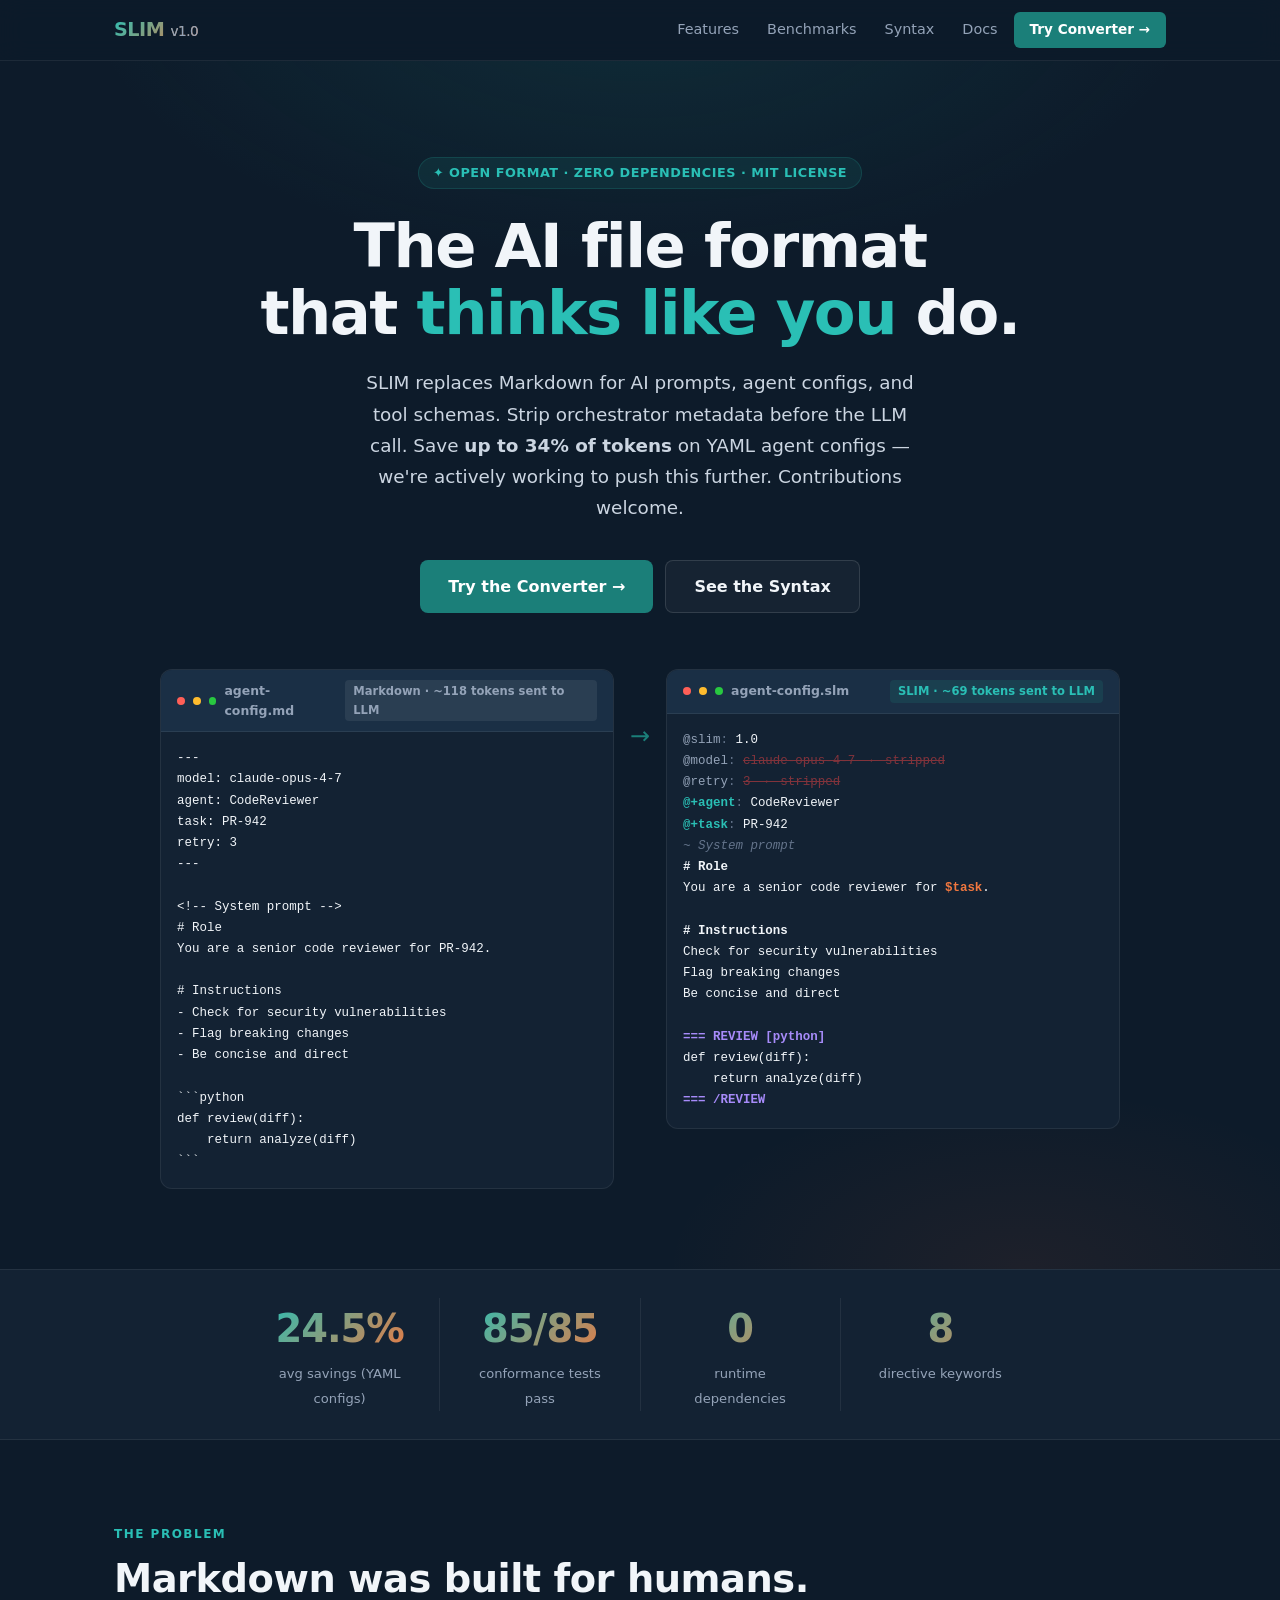
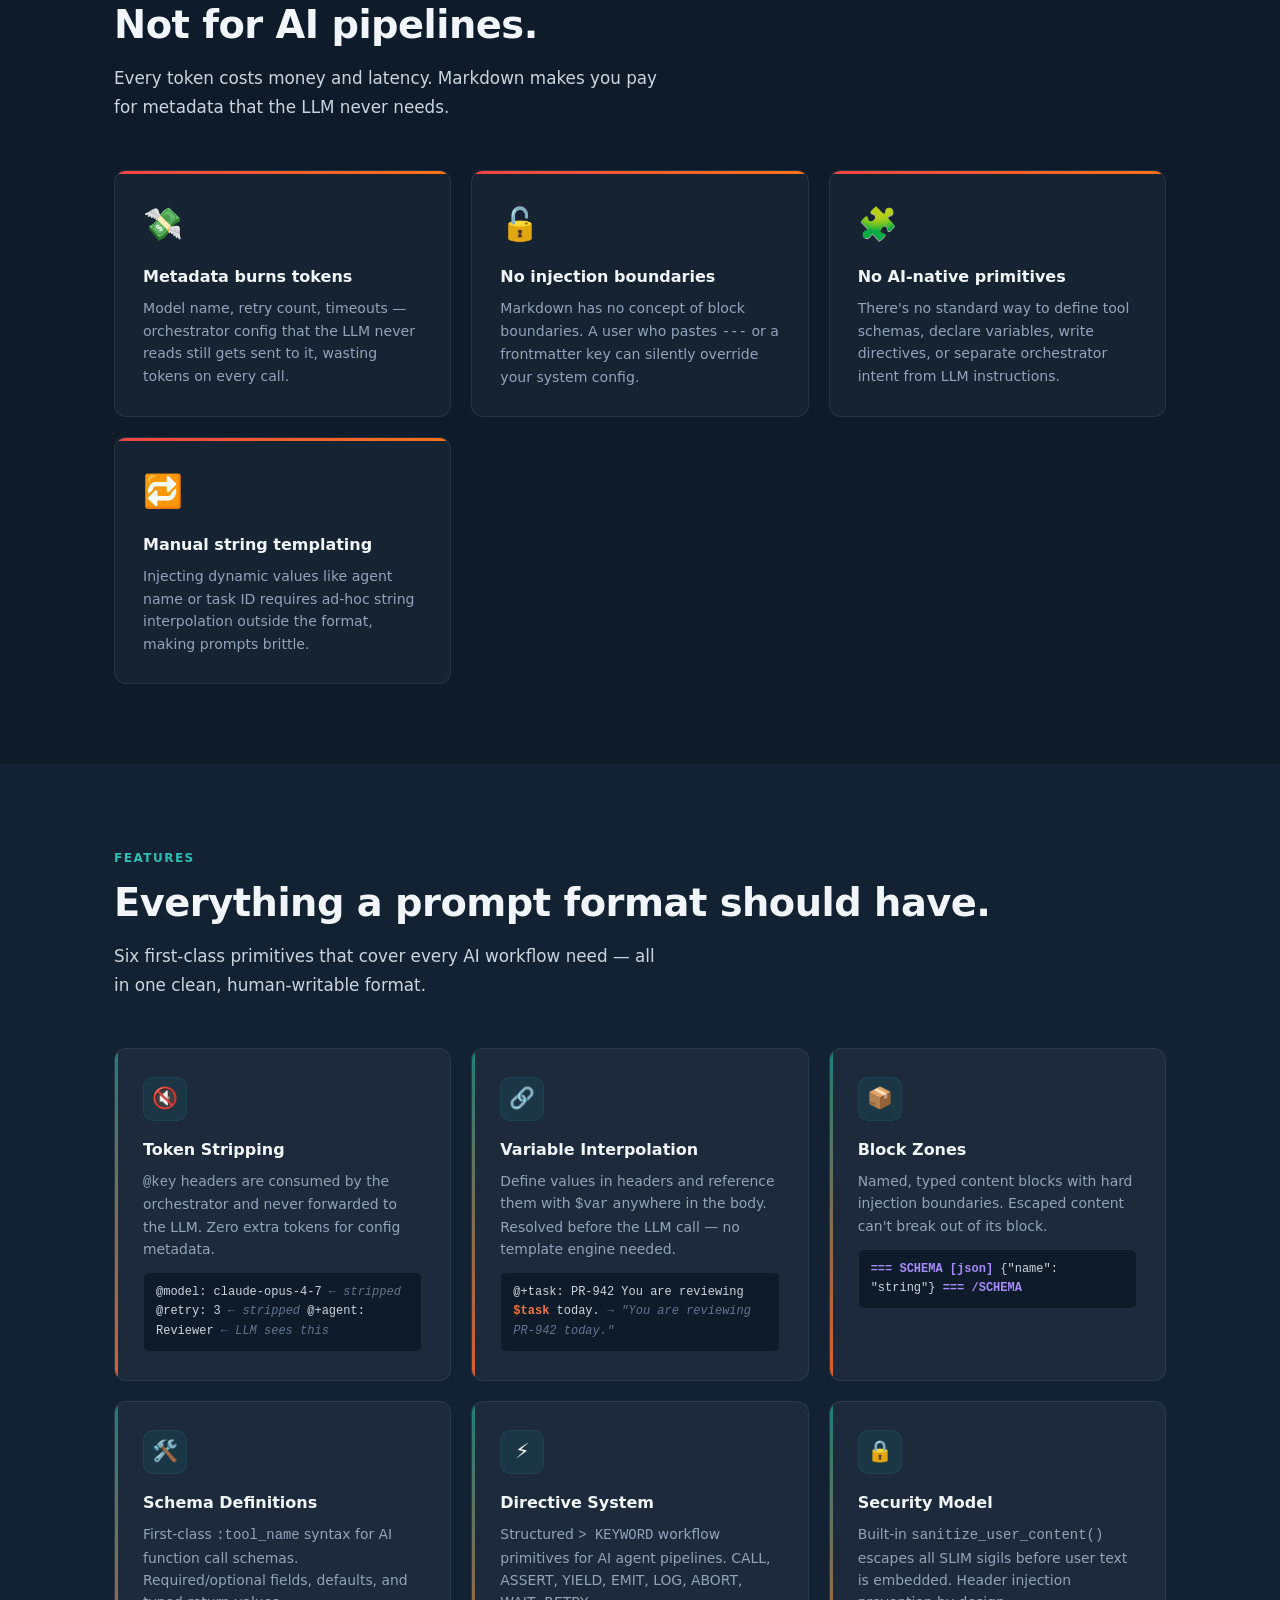
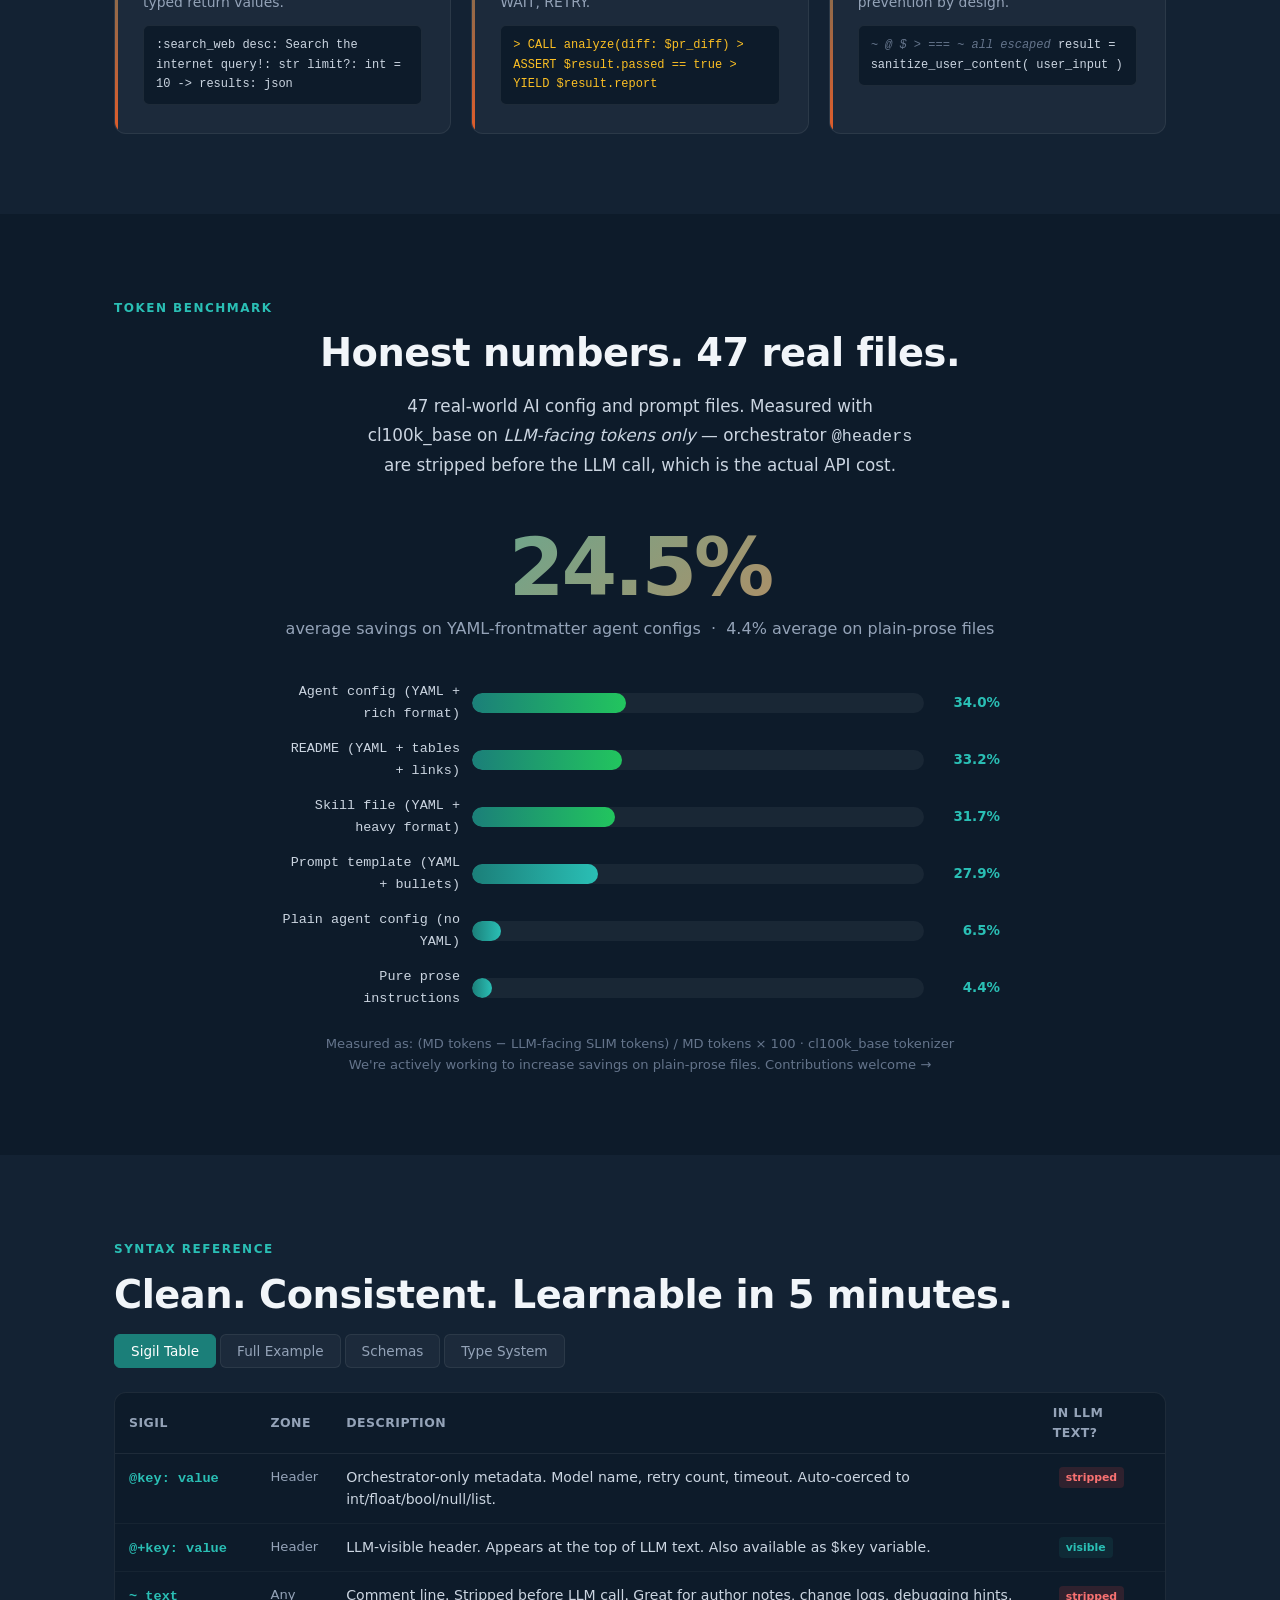
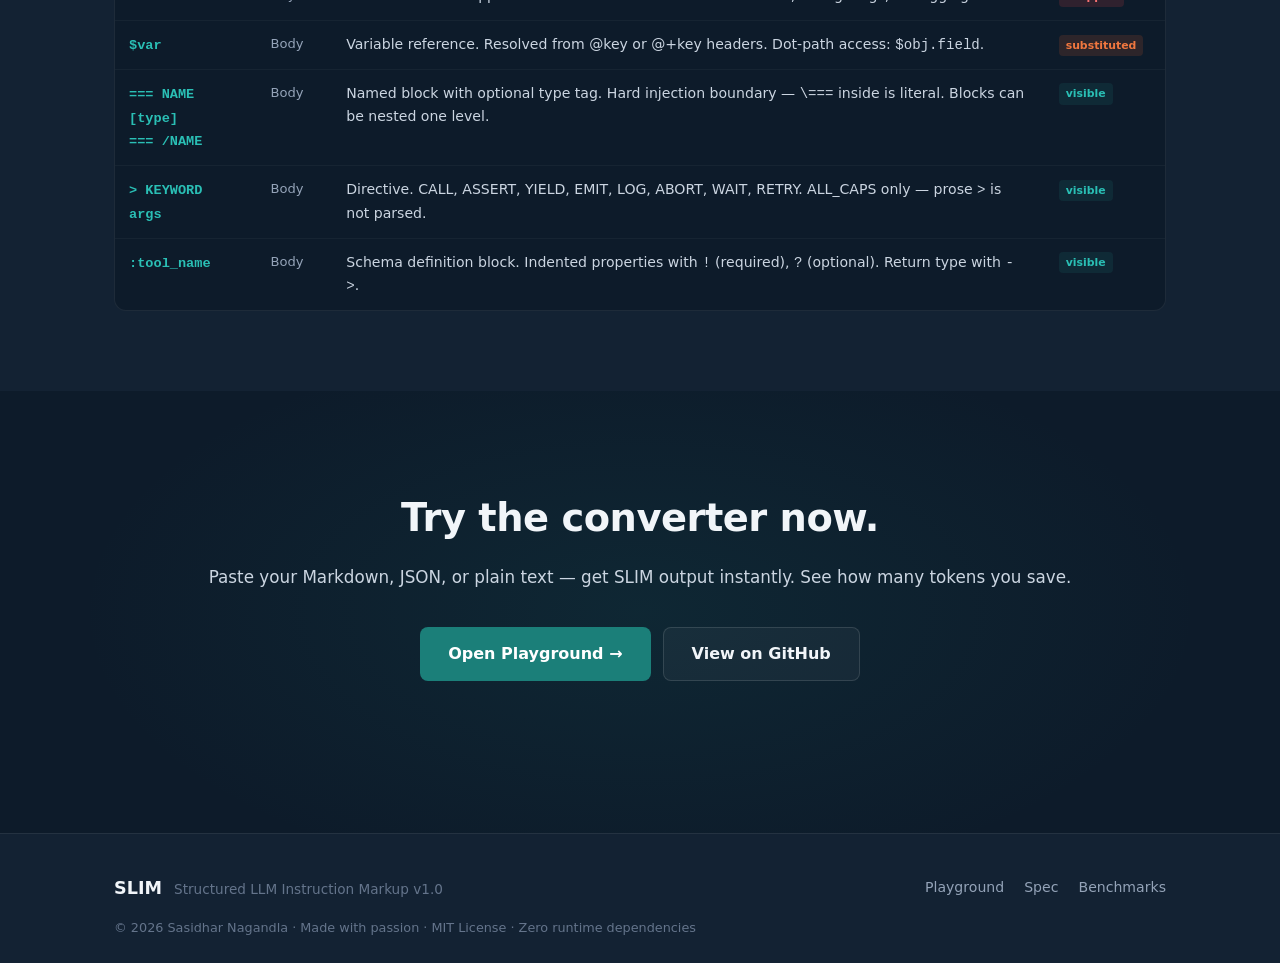
==== website/index.html @ aeb1917b "fix(homepage): strip bullet markers from hero SLIM panel to match converter output The compare panel" ====
<!DOCTYPE html>
<html lang="en">
<head>
  <meta charset="UTF-8" />
  <meta name="viewport" content="width=device-width, initial-scale=1.0" />
  <title>SLIM — Structured LLM Instruction Markup</title>
  <meta name="description" content="SLIM replaces Markdown for AI documentation and agent configuration. Up to 34% fewer LLM-facing tokens on YAML agent configs, first-class AI primitives, zero rendering overhead." />
  <link rel="preconnect" href="https://fonts.googleapis.com" />
  <link rel="preconnect" href="https://fonts.gstatic.com" crossorigin />
  <link href="https://fonts.googleapis.com/css2?family=Inter:wght@400;500;600;700;800;900&family=JetBrains+Mono:wght@400;700&display=swap" rel="stylesheet" />
  <link rel="stylesheet" href="css/main.css" />
  <!-- Security headers (Finding 3) -->
  <!-- Note: X-Frame-Options and X-Content-Type-Options must be set as HTTP server headers -->
  <meta http-equiv="Content-Security-Policy"
        content="default-src 'self';
                 script-src 'self';
                 style-src 'self' 'unsafe-inline' https://fonts.googleapis.com;
                 font-src https://fonts.gstatic.com;
                 img-src 'self' data:;
                 connect-src 'none';
                 object-src 'none';
                 base-uri 'self';" />
  <meta name="referrer" content="strict-origin-when-cross-origin" />
</head>
<body>

<!-- ── Navigation ──────────────────────────────────────────── -->
<nav>
  <div class="nav-inner">
    <a href="index.html" class="nav-logo">SLIM <span>v1.0</span></a>
    <div class="nav-links">
      <a href="#features" class="nav-link">Features</a>
      <a href="#benchmark"  class="nav-link">Benchmarks</a>
      <a href="#syntax"     class="nav-link">Syntax</a>
      <a href="docs.html"   class="nav-link">Docs</a>
      <a href="playground.html" class="nav-cta">Try Converter →</a>
    </div>
  </div>
</nav>

<!-- ── Hero ─────────────────────────────────────────────────── -->
<section class="hero">
  <div class="hero-bg"></div>
  <div class="container">
    <div class="hero-badge">✦ Open Format · Zero Dependencies · MIT License</div>
    <h1>The AI file format<br>that <span class="teal">thinks like you</span> do.</h1>
    <p class="hero-sub">
      SLIM replaces Markdown for AI prompts, agent configs, and tool schemas.
      Strip orchestrator metadata before the LLM call. Save <strong>up to 34% of tokens</strong> on YAML agent configs — we're actively working to push this further. Contributions welcome.
    </p>
    <div class="hero-cta">
      <a href="playground.html" class="btn-primary">Try the Converter →</a>
      <a href="#syntax" class="btn-secondary">See the Syntax</a>
    </div>

    <!-- Side-by-side comparison -->
    <div class="hero-compare">
      <!-- Markdown side -->
      <div class="compare-panel">
        <div class="compare-header">
          <span class="dot dot-red"></span><span class="dot dot-yellow"></span><span class="dot dot-green"></span>
          <span>agent-config.md</span>
          <span class="compare-label label-md">Markdown · ~118 tokens sent to LLM</span>
        </div>
        <pre class="compare-body">---
model: claude-opus-4-7
agent: CodeReviewer
task: PR-942
retry: 3
---

&lt;!-- System prompt --&gt;
# Role
You are a senior code reviewer for PR-942.

# Instructions
- Check for security vulnerabilities
- Flag breaking changes
- Be concise and direct

```python
def review(diff):
    return analyze(diff)
```</pre>
      </div>

      <div class="compare-arrow">→</div>

      <!-- SLIM side -->
      <div class="compare-panel">
        <div class="compare-header">
          <span class="dot dot-red"></span><span class="dot dot-yellow"></span><span class="dot dot-green"></span>
          <span>agent-config.slm</span>
          <span class="compare-label label-slim">SLIM · ~69 tokens sent to LLM</span>
        </div>
        <pre class="compare-body"><span class="sl-key">@slim</span><span class="sl-punct">:</span> 1.0
<span class="sl-key">@model</span><span class="sl-punct">:</span> <span class="sl-stripped">claude-opus-4-7  ← stripped</span>
<span class="sl-key">@retry</span><span class="sl-punct">:</span> <span class="sl-stripped">3  ← stripped</span>
<span class="sl-llm-key">@+agent</span><span class="sl-punct">:</span> CodeReviewer
<span class="sl-llm-key">@+task</span><span class="sl-punct">:</span> PR-942
<span class="sl-comment">~ System prompt</span>
<span class="sl-heading"># Role</span>
You are a senior code reviewer for <span class="sl-var">$task</span>.

<span class="sl-heading"># Instructions</span>
Check for security vulnerabilities
Flag breaking changes
Be concise and direct

<span class="sl-block">=== REVIEW [python]</span>
def review(diff):
    return analyze(diff)
<span class="sl-block">=== /REVIEW</span></pre>
      </div>
    </div>
  </div>
</section>

<!-- ── Stats bar ──────────────────────────────────────────────── -->
<div class="stats-bar">
  <div class="stats-inner">
    <div class="stat-item">
      <span class="stat-num">24.5%</span>
      <span class="stat-label">avg savings (YAML configs)</span>
    </div>
    <div class="stat-item">
      <span class="stat-num">85/85</span>
      <span class="stat-label">conformance tests pass</span>
    </div>
    <div class="stat-item">
      <span class="stat-num">0</span>
      <span class="stat-label">runtime dependencies</span>
    </div>
    <div class="stat-item">
      <span class="stat-num">8</span>
      <span class="stat-label">directive keywords</span>
    </div>
  </div>
</div>

<!-- ── Problem ────────────────────────────────────────────────── -->
<section id="problem">
  <div class="container">
    <span class="section-tag">The Problem</span>
    <h2 class="section-title">Markdown was built for humans.<br>Not for AI pipelines.</h2>
    <p class="section-sub">Every token costs money and latency. Markdown makes you pay for metadata that the LLM never needs.</p>
    <div class="problem-grid">
      <div class="problem-card">
        <div class="problem-icon">💸</div>
        <h3>Metadata burns tokens</h3>
        <p>Model name, retry count, timeouts — orchestrator config that the LLM never reads still gets sent to it, wasting tokens on every call.</p>
      </div>
      <div class="problem-card">
        <div class="problem-icon">🔓</div>
        <h3>No injection boundaries</h3>
        <p>Markdown has no concept of block boundaries. A user who pastes <code>---</code> or a frontmatter key can silently override your system config.</p>
      </div>
      <div class="problem-card">
        <div class="problem-icon">🧩</div>
        <h3>No AI-native primitives</h3>
        <p>There's no standard way to define tool schemas, declare variables, write directives, or separate orchestrator intent from LLM instructions.</p>
      </div>
      <div class="problem-card">
        <div class="problem-icon">🔁</div>
        <h3>Manual string templating</h3>
        <p>Injecting dynamic values like agent name or task ID requires ad-hoc string interpolation outside the format, making prompts brittle.</p>
      </div>
    </div>
  </div>
</section>

<!-- ── Features ───────────────────────────────────────────────── -->
<section id="features" class="features">
  <div class="container">
    <span class="section-tag">Features</span>
    <h2 class="section-title">Everything a prompt format should have.</h2>
    <p class="section-sub">Six first-class primitives that cover every AI workflow need — all in one clean, human-writable format.</p>
    <div class="features-grid">

      <div class="feature-card">
        <div class="feature-icon">🔇</div>
        <h3>Token Stripping</h3>
        <p><code>@key</code> headers are consumed by the orchestrator and never forwarded to the LLM. Zero extra tokens for config metadata.</p>
        <div class="feature-code">@model: claude-opus-4-7  <span class="sl-comment">← stripped</span>
@retry: 3              <span class="sl-comment">← stripped</span>
@+agent: Reviewer      <span class="sl-comment">← LLM sees this</span></div>
      </div>

      <div class="feature-card">
        <div class="feature-icon">🔗</div>
        <h3>Variable Interpolation</h3>
        <p>Define values in headers and reference them with <code>$var</code> anywhere in the body. Resolved before the LLM call — no template engine needed.</p>
        <div class="feature-code">@+task: PR-942

You are reviewing <span class="sl-var">$task</span> today.
<span class="sl-comment">→ "You are reviewing PR-942 today."</span></div>
      </div>

      <div class="feature-card">
        <div class="feature-icon">📦</div>
        <h3>Block Zones</h3>
        <p>Named, typed content blocks with hard injection boundaries. Escaped content can't break out of its block.</p>
        <div class="feature-code"><span class="sl-block">=== SCHEMA [json]</span>
{"name": "string"}
<span class="sl-block">=== /SCHEMA</span></div>
      </div>

      <div class="feature-card">
        <div class="feature-icon">🛠️</div>
        <h3>Schema Definitions</h3>
        <p>First-class <code>:tool_name</code> syntax for AI function call schemas. Required/optional fields, defaults, and typed return values.</p>
        <div class="feature-code">:search_web
  desc: Search the internet
  query!: str
  limit?: int = 10
  -> results: json</div>
      </div>

      <div class="feature-card">
        <div class="feature-icon">⚡</div>
        <h3>Directive System</h3>
        <p>Structured <code>&gt; KEYWORD</code> workflow primitives for AI agent pipelines. CALL, ASSERT, YIELD, EMIT, LOG, ABORT, WAIT, RETRY.</p>
        <div class="feature-code"><span class="sl-directive">&gt; CALL analyze(diff: $pr_diff)</span>
<span class="sl-directive">&gt; ASSERT $result.passed == true</span>
<span class="sl-directive">&gt; YIELD $result.report</span></div>
      </div>

      <div class="feature-card">
        <div class="feature-icon">🔒</div>
        <h3>Security Model</h3>
        <p>Built-in <code>sanitize_user_content()</code> escapes all SLIM sigils before user text is embedded. Header injection prevention by design.</p>
        <div class="feature-code"><span class="sl-comment">~ @ $ &gt; === ~ all escaped</span>
result = sanitize_user_content(
  user_input
)</div>
      </div>

    </div>
  </div>
</section>

<!-- ── Benchmark ──────────────────────────────────────────────── -->
<section id="benchmark">
  <div class="container">
    <span class="section-tag">Token Benchmark</span>
    <h2 class="section-title text-center">Honest numbers. 47 real files.</h2>
    <p class="section-sub center">47 real-world AI config and prompt files. Measured with cl100k_base on <em>LLM-facing tokens only</em> — orchestrator <code>@headers</code> are stripped before the LLM call, which is the actual API cost.</p>

    <div class="bench-avg">
      <div class="bench-big">24.5%</div>
      <div class="bench-sub">average savings on YAML-frontmatter agent configs &nbsp;·&nbsp; 4.4% average on plain-prose files</div>
    </div>

    <div class="bench-bars">
      <div class="bench-row">
        <span class="bench-name">Agent config (YAML + rich format)</span>
        <div class="bench-track"><div class="bench-fill high" style="width:34%"></div></div>
        <span class="bench-pct">34.0%</span>
      </div>
      <div class="bench-row">
        <span class="bench-name">README (YAML + tables + links)</span>
        <div class="bench-track"><div class="bench-fill high" style="width:33.2%"></div></div>
        <span class="bench-pct">33.2%</span>
      </div>
      <div class="bench-row">
        <span class="bench-name">Skill file (YAML + heavy format)</span>
        <div class="bench-track"><div class="bench-fill high" style="width:31.7%"></div></div>
        <span class="bench-pct">31.7%</span>
      </div>
      <div class="bench-row">
        <span class="bench-name">Prompt template (YAML + bullets)</span>
        <div class="bench-track"><div class="bench-fill" style="width:27.9%"></div></div>
        <span class="bench-pct">27.9%</span>
      </div>
      <div class="bench-row">
        <span class="bench-name">Plain agent config (no YAML)</span>
        <div class="bench-track"><div class="bench-fill" style="width:6.5%"></div></div>
        <span class="bench-pct">6.5%</span>
      </div>
      <div class="bench-row">
        <span class="bench-name">Pure prose instructions</span>
        <div class="bench-track"><div class="bench-fill" style="width:4.4%"></div></div>
        <span class="bench-pct">4.4%</span>
      </div>
    </div>

    <p style="text-align:center; color:var(--text-4); font-size:0.82rem; margin-top:24px;">
      Measured as: (MD tokens − LLM-facing SLIM tokens) / MD tokens × 100 · cl100k_base tokenizer<br>
      We're actively working to increase savings on plain-prose files. <a href="https://github.com/nagandla-sasidhar/slim/blob/main/CONTRIBUTING.md" style="color:inherit">Contributions welcome →</a>
    </p>
  </div>
</section>

<!-- ── Syntax guide ────────────────────────────────────────────── -->
<section id="syntax" class="syntax-guide">
  <div class="container">
    <span class="section-tag">Syntax Reference</span>
    <h2 class="section-title">Clean. Consistent. Learnable in 5 minutes.</h2>

    <div class="syntax-tabs">
      <button class="tab-btn active" onclick="showTab('sigils', event)">Sigil Table</button>
      <button class="tab-btn" onclick="showTab('example', event)">Full Example</button>
      <button class="tab-btn" onclick="showTab('schemas', event)">Schemas</button>
      <button class="tab-btn" onclick="showTab('types', event)">Type System</button>
    </div>

    <!-- Sigil table -->
    <div id="tab-sigils" class="tab-panel active">
      <div class="code-block">
        <table class="sigil-table">
          <thead><tr><th>Sigil</th><th>Zone</th><th>Description</th><th>In LLM Text?</th></tr></thead>
          <tbody>
            <tr>
              <td><span class="sigil">@key: value</span></td>
              <td class="sigil-note">Header</td>
              <td class="sigil-desc">Orchestrator-only metadata. Model name, retry count, timeout. Auto-coerced to int/float/bool/null/list.</td>
              <td><span class="badge badge-strip">stripped</span></td>
            </tr>
            <tr>
              <td><span class="sigil">@+key: value</span></td>
              <td class="sigil-note">Header</td>
              <td class="sigil-desc">LLM-visible header. Appears at the top of LLM text. Also available as <code>$key</code> variable.</td>
              <td><span class="badge badge-visible">visible</span></td>
            </tr>
            <tr>
              <td><span class="sigil">~ text</span></td>
              <td class="sigil-note">Any</td>
              <td class="sigil-desc">Comment line. Stripped before LLM call. Great for author notes, change logs, debugging hints.</td>
              <td><span class="badge badge-strip">stripped</span></td>
            </tr>
            <tr>
              <td><span class="sigil">$var</span></td>
              <td class="sigil-note">Body</td>
              <td class="sigil-desc">Variable reference. Resolved from @key or @+key headers. Dot-path access: <code>$obj.field</code>.</td>
              <td><span class="badge badge-sub">substituted</span></td>
            </tr>
            <tr>
              <td><span class="sigil">=== NAME [type]</span><br><span class="sigil">=== /NAME</span></td>
              <td class="sigil-note">Body</td>
              <td class="sigil-desc">Named block with optional type tag. Hard injection boundary — <code>\===</code> inside is literal. Blocks can be nested one level.</td>
              <td><span class="badge badge-visible">visible</span></td>
            </tr>
            <tr>
              <td><span class="sigil">&gt; KEYWORD args</span></td>
              <td class="sigil-note">Body</td>
              <td class="sigil-desc">Directive. CALL, ASSERT, YIELD, EMIT, LOG, ABORT, WAIT, RETRY. ALL_CAPS only — prose <code>&gt;</code> is not parsed.</td>
              <td><span class="badge badge-visible">visible</span></td>
            </tr>
            <tr>
              <td><span class="sigil">:tool_name</span></td>
              <td class="sigil-note">Body</td>
              <td class="sigil-desc">Schema definition block. Indented properties with <code>!</code> (required), <code>?</code> (optional). Return type with <code>-&gt;</code>.</td>
              <td><span class="badge badge-visible">visible</span></td>
            </tr>
          </tbody>
        </table>
      </div>
    </div>

    <!-- Full example -->
    <div id="tab-example" class="tab-panel">
      <div class="code-block">
        <div class="code-block-header"><span>agent-config.slm</span></div>
        <pre><span class="sl-comment">~ SLIM v1.0 complete example</span>
<span class="sl-key">@slim</span>: 1.0
<span class="sl-key">@model</span>: claude-opus-4-7     <span class="sl-comment">~ stripped from LLM</span>
<span class="sl-key">@retry</span>: 3                   <span class="sl-comment">~ stripped from LLM</span>
<span class="sl-key">@timeout</span>: 30               <span class="sl-comment">~ stripped from LLM</span>
<span class="sl-llm-key">@+agent</span>: SecurityBot       <span class="sl-comment">~ LLM-visible</span>
<span class="sl-llm-key">@+task</span>: PR-942             <span class="sl-comment">~ LLM-visible + interpolatable</span>

<span class="sl-heading"># Role</span>
You are <span class="sl-var">$agent</span>, a security-focused code reviewer assigned to <span class="sl-var">$task</span>.

<span class="sl-heading"># Instructions</span>
- Check for OWASP Top 10 vulnerabilities
- Review SQL queries for injection risks
- Flag insecure deserialization patterns

<span class="sl-block">=== CONTEXT [markdown]</span>
PR title: Fix authentication flow
Changed files: auth.py, session.py
<span class="sl-block">=== /CONTEXT</span>

<span class="sl-directive">&gt; CALL analyze_pr(id: <span class="sl-var">$task</span>, depth: full)</span>
<span class="sl-directive">&gt; ASSERT $result.severity != "critical"</span>
<span class="sl-directive">&gt; YIELD $result.summary</span></pre>
      </div>
    </div>

    <!-- Schemas -->
    <div id="tab-schemas" class="tab-panel">
      <div class="code-block">
        <div class="code-block-header"><span>tools.slm — Schema definitions</span></div>
        <pre><span class="sl-key">@slim</span>: 1.0s

<span class="sl-comment">~ Tool definitions for function calling</span>

:search_web
  desc: Search the internet for recent information
  query!: str
  max_results?: int = 10
  safe_search?: bool = true
  -> results: json

:run_code
  desc: Execute code in a sandboxed environment
  language!: [python|javascript|bash]
  code!: str
  timeout?: int = 30
  -> output: str
  -> exit_code: int

:send_email
  desc: Send an email via the outbox queue
  to!: str
  subject!: str
  body!: str
  cc?: str
  priority?: [low|normal|high] = normal
  -> message_id: uuid</pre>
      </div>
    </div>

    <!-- Types -->
    <div id="tab-types" class="tab-panel">
      <div class="code-block">
        <div class="code-block-header"><span>SLIM type system</span></div>
        <pre><span class="sl-comment">~ Primitive types</span>
@count: 42            <span class="sl-comment">→ int</span>
@ratio: 0.85          <span class="sl-comment">→ float</span>
@active: true         <span class="sl-comment">→ bool</span>
@ctx: null            <span class="sl-comment">→ None/null</span>
@name: Alice          <span class="sl-comment">→ str (default)</span>
@id: "42"             <span class="sl-comment">→ str (quoted, prevents int)</span>

<span class="sl-comment">~ List (comma-separated)</span>
@stack: python, js, go  <span class="sl-comment">→ ["python", "js", "go"]</span>

<span class="sl-comment">~ Multi-line continuation</span>
@desc: First line
  second line           <span class="sl-comment">→ "First line second line"</span>

<span class="sl-comment">~ Schema types</span>
name!: str            <span class="sl-comment">→ required string</span>
age?: int = 18        <span class="sl-comment">→ optional int, default 18</span>
env!: [prod|staging|dev]  <span class="sl-comment">→ enum</span>
items?: list&lt;str&gt;    <span class="sl-comment">→ typed list</span>
meta?: dict&lt;str,any&gt; <span class="sl-comment">→ typed dict</span></pre>
      </div>
    </div>

  </div>
</section>

<!-- ── CTA ────────────────────────────────────────────────────── -->
<section class="cta-section">
  <div class="container">
    <h2>Try the converter now.</h2>
    <p>Paste your Markdown, JSON, or plain text — get SLIM output instantly. See how many tokens you save.</p>
    <div class="hero-cta">
      <a href="playground.html" class="btn-primary">Open Playground →</a>
      <a href="https://github.com/nagandla-sasidhar/slim" class="btn-secondary" target="_blank">View on GitHub</a>
    </div>
  </div>
</section>

<!-- ── Footer ─────────────────────────────────────────────────── -->
<footer>
  <div class="container">
    <div class="footer-inner">
      <div class="footer-logo">SLIM <span>Structured LLM Instruction Markup v1.0</span></div>
      <div class="footer-links">
        <a href="playground.html">Playground</a>
        <a href="#syntax">Spec</a>
        <a href="#benchmark">Benchmarks</a>
      </div>
      <div class="footer-copy">© 2026 Sasidhar Nagandla · Made with passion · MIT License · Zero runtime dependencies</div>
    </div>
  </div>
</footer>

<script src="js/tabs.js"></script>

</body>
</html>
---- website/css/main.css ----
/* ============================================================
   SLIM — Main Stylesheet
   ============================================================ */

:root {
  --navy:        #0D1B2A;
  --navy-2:      #132233;
  --navy-3:      #1a2f45;
  --navy-4:      #243d56;
  --teal:        #1B7F79;
  --teal-2:      #229990;
  --teal-light:  #2abfb5;
  --accent:      #E05C2A;
  --accent-2:    #f0773f;
  --green:       #22c55e;
  --yellow:      #eab308;

  --text:        #f1f5f9;
  --text-2:      #cbd5e1;
  --text-3:      #94a3b8;
  --text-4:      #64748b;

  --border:      rgba(255,255,255,0.07);
  --border-2:    rgba(255,255,255,0.12);
  --card:        rgba(255,255,255,0.04);
  --card-hover:  rgba(255,255,255,0.07);

  --radius:      12px;
  --radius-sm:   8px;
  --shadow:      0 4px 24px rgba(0,0,0,0.4);
  --shadow-lg:   0 8px 48px rgba(0,0,0,0.5);

  --font-sans: 'Inter', system-ui, -apple-system, sans-serif;
  --font-mono: 'JetBrains Mono', 'Fira Code', 'Cascadia Code', monospace;
}

/* ── Reset ──────────────────────────────────────────────────── */
*, *::before, *::after { box-sizing: border-box; margin: 0; padding: 0; }
html { scroll-behavior: smooth; font-size: 16px; }
body {
  font-family: var(--font-sans);
  background: var(--navy);
  color: var(--text);
  line-height: 1.6;
  -webkit-font-smoothing: antialiased;
}
img, svg { display: block; max-width: 100%; }
a { color: var(--teal-light); text-decoration: none; }
a:hover { color: var(--accent-2); }
code, pre { font-family: var(--font-mono); }

/* ── Layout ─────────────────────────────────────────────────── */
.container { max-width: 1100px; margin: 0 auto; padding: 0 24px; }
.container-wide { max-width: 1280px; margin: 0 auto; padding: 0 24px; }

/* ── Navigation ─────────────────────────────────────────────── */
nav {
  position: sticky; top: 0; z-index: 100;
  background: rgba(13,27,42,0.92);
  backdrop-filter: blur(12px);
  border-bottom: 1px solid var(--border);
}
.nav-inner {
  display: flex; align-items: center; gap: 8px;
  height: 60px; max-width: 1100px; margin: 0 auto; padding: 0 24px;
}
.nav-logo {
  font-size: 1.2rem; font-weight: 800; letter-spacing: -0.5px;
  background: linear-gradient(135deg, var(--teal-light), var(--accent-2));
  -webkit-background-clip: text; -webkit-text-fill-color: transparent;
  margin-right: 8px;
}
.nav-logo span { color: var(--text-3); -webkit-text-fill-color: var(--text-3); font-weight: 400; font-size: 0.85rem; }
.nav-links { display: flex; gap: 4px; margin-left: auto; align-items: center; }
.nav-link {
  color: var(--text-3); font-size: 0.9rem; padding: 6px 12px; border-radius: 6px;
  transition: all 0.15s;
}
.nav-link:hover { color: var(--text); background: var(--card); }
.nav-cta {
  background: var(--teal); color: white !important; padding: 7px 16px;
  border-radius: 6px; font-weight: 600; font-size: 0.85rem;
  transition: background 0.15s; -webkit-text-fill-color: white !important;
}
.nav-cta:hover { background: var(--teal-2); }

/* ── Hero ────────────────────────────────────────────────────── */
.hero {
  padding: 96px 0 80px;
  text-align: center;
  position: relative; overflow: hidden;
}
.hero-bg {
  position: absolute; inset: 0; z-index: 0;
  background:
    radial-gradient(ellipse 800px 400px at 50% -80px, rgba(27,127,121,0.18) 0%, transparent 70%),
    radial-gradient(ellipse 600px 300px at 80% 100%, rgba(224,92,42,0.08) 0%, transparent 60%);
  pointer-events: none;
}
.hero .container { position: relative; z-index: 1; }
.hero-badge {
  display: inline-flex; align-items: center; gap: 6px;
  background: rgba(27,127,121,0.15); border: 1px solid rgba(27,127,121,0.3);
  color: var(--teal-light); padding: 5px 14px; border-radius: 100px;
  font-size: 0.8rem; font-weight: 600; letter-spacing: 0.5px; text-transform: uppercase;
  margin-bottom: 24px;
}
.hero h1 {
  font-size: clamp(2.4rem, 5vw, 3.8rem);
  font-weight: 900; line-height: 1.1; letter-spacing: -1.5px;
  max-width: 760px; margin: 0 auto 20px;
}
.hero h1 .accent { color: var(--accent-2); }
.hero h1 .teal   { color: var(--teal-light); }
.hero-sub {
  font-size: 1.15rem; color: var(--text-2); max-width: 560px;
  margin: 0 auto 36px; line-height: 1.7;
}
.hero-cta { display: flex; gap: 12px; justify-content: center; flex-wrap: wrap; margin-bottom: 56px; }
.btn-primary {
  background: var(--teal); color: white; padding: 13px 28px;
  border-radius: var(--radius-sm); font-weight: 700; font-size: 1rem;
  transition: all 0.2s; border: none; cursor: pointer; display: inline-flex; align-items: center; gap: 8px;
}
.btn-primary:hover { background: var(--teal-2); transform: translateY(-1px); box-shadow: 0 8px 24px rgba(27,127,121,0.35); }
.btn-secondary {
  background: var(--card); color: var(--text); padding: 13px 28px;
  border-radius: var(--radius-sm); font-weight: 600; font-size: 1rem;
  border: 1px solid var(--border-2); transition: all 0.2s; display: inline-flex; align-items: center; gap: 8px;
}
.btn-secondary:hover { background: var(--card-hover); border-color: var(--teal); color: var(--teal-light); }

/* ── Code comparison ─────────────────────────────────────────── */
.hero-compare {
  display: grid; grid-template-columns: 1fr auto 1fr;
  gap: 16px; align-items: start; text-align: left;
  max-width: 960px; margin: 0 auto;
}
.compare-panel {
  background: var(--navy-2); border: 1px solid var(--border);
  border-radius: var(--radius); overflow: hidden;
}
.compare-header {
  display: flex; align-items: center; gap: 8px; padding: 10px 16px;
  background: var(--navy-3); border-bottom: 1px solid var(--border);
  font-size: 0.78rem; font-weight: 600; color: var(--text-3);
}
.compare-header .dot { width: 8px; height: 8px; border-radius: 50%; }
.dot-red    { background: #ff5f57; }
.dot-yellow { background: #febc2e; }
.dot-green  { background: #28c840; }
.compare-label { margin-left: auto; font-size: 0.72rem; padding: 2px 8px; border-radius: 4px; }
.label-md   { background: rgba(255,255,255,0.07); color: var(--text-3); }
.label-slim { background: rgba(27,127,121,0.2); color: var(--teal-light); }
.compare-body { padding: 16px; font-size: 0.78rem; line-height: 1.7; overflow-x: auto; }

.compare-arrow {
  display: flex; align-items: center; justify-content: center;
  font-size: 1.5rem; color: var(--teal); padding-top: 48px;
}

/* SLIM syntax highlight colours */
.sl-key     { color: #94a3b8; }
.sl-llm-key { color: var(--teal-light); font-weight: 700; }
.sl-punct   { color: var(--text-4); }
.sl-comment { color: #64748b; font-style: italic; }
.sl-block   { color: #a78bfa; font-weight: 700; }
.sl-directive { color: #fbbf24; }
.sl-heading { color: var(--text); font-weight: 700; }
.sl-var     { color: var(--accent-2); font-weight: 600; }
.sl-stripped { color: #ef4444; text-decoration: line-through; opacity: 0.5; }

/* ── Stats bar ───────────────────────────────────────────────── */
.stats-bar {
  background: var(--navy-2); border-top: 1px solid var(--border); border-bottom: 1px solid var(--border);
  padding: 28px 0;
}
.stats-inner {
  display: flex; justify-content: center; gap: 0; flex-wrap: wrap;
  max-width: 800px; margin: 0 auto;
}
.stat-item {
  flex: 1; min-width: 160px; text-align: center; padding: 0 32px;
  border-right: 1px solid var(--border);
}
.stat-item:last-child { border-right: none; }
.stat-num {
  font-size: 2.4rem; font-weight: 900; letter-spacing: -1px;
  background: linear-gradient(135deg, var(--teal-light), var(--accent-2));
  -webkit-background-clip: text; -webkit-text-fill-color: transparent;
  display: block;
}
.stat-label { font-size: 0.82rem; color: var(--text-3); font-weight: 500; margin-top: 2px; }

/* ── Section ─────────────────────────────────────────────────── */
section { padding: 80px 0; }
.section-tag {
  display: inline-block; color: var(--teal-light); font-size: 0.75rem; font-weight: 700;
  letter-spacing: 1.5px; text-transform: uppercase; margin-bottom: 12px;
}
.section-title {
  font-size: clamp(1.8rem, 3vw, 2.6rem); font-weight: 800;
  letter-spacing: -0.5px; line-height: 1.2; margin-bottom: 16px;
}
.section-sub { font-size: 1.05rem; color: var(--text-2); max-width: 560px; line-height: 1.7; margin-bottom: 48px; }
.section-sub.center { margin: 0 auto 48px; text-align: center; }
.text-center { text-align: center; }

/* ── Problem section ─────────────────────────────────────────── */
.problem-grid {
  display: grid; grid-template-columns: repeat(auto-fit, minmax(280px, 1fr)); gap: 20px;
  margin-top: 48px;
}
.problem-card {
  background: var(--card); border: 1px solid var(--border);
  border-radius: var(--radius); padding: 28px; position: relative; overflow: hidden;
}
.problem-card::before {
  content: ''; position: absolute; top: 0; left: 0; right: 0; height: 3px;
  background: linear-gradient(90deg, #ef4444, #f97316);
}
.problem-icon { font-size: 2rem; margin-bottom: 14px; }
.problem-card h3 { font-size: 1rem; font-weight: 700; margin-bottom: 8px; }
.problem-card p { font-size: 0.88rem; color: var(--text-3); line-height: 1.6; }

/* ── Features ────────────────────────────────────────────────── */
.features { background: var(--navy-2); }
.features-grid {
  display: grid; grid-template-columns: repeat(auto-fit, minmax(300px, 1fr)); gap: 20px;
}
.feature-card {
  background: var(--card); border: 1px solid var(--border); border-radius: var(--radius);
  padding: 28px; transition: all 0.2s; position: relative; overflow: hidden;
}
.feature-card:hover { border-color: var(--border-2); background: var(--card-hover); transform: translateY(-2px); }
.feature-card::before {
  content: ''; position: absolute; top: 0; left: 0; width: 3px; height: 100%;
  background: linear-gradient(180deg, var(--teal), var(--accent));
}
.feature-icon {
  width: 44px; height: 44px; border-radius: 10px;
  background: rgba(27,127,121,0.15); border: 1px solid rgba(27,127,121,0.2);
  display: flex; align-items: center; justify-content: center;
  font-size: 1.3rem; margin-bottom: 16px;
}
.feature-card h3 { font-size: 1rem; font-weight: 700; margin-bottom: 8px; }
.feature-card p { font-size: 0.87rem; color: var(--text-3); line-height: 1.6; margin-bottom: 12px; }
.feature-code {
  background: var(--navy); border: 1px solid var(--border);
  border-radius: 6px; padding: 10px 12px;
  font-family: var(--font-mono); font-size: 0.75rem; color: var(--text-2); line-height: 1.6;
}

/* ── Benchmark ───────────────────────────────────────────────── */
.bench-avg {
  text-align: center; margin-bottom: 40px;
}
.bench-big {
  font-size: 5rem; font-weight: 900; letter-spacing: -3px; line-height: 1;
  background: linear-gradient(135deg, var(--teal-light), var(--accent-2));
  -webkit-background-clip: text; -webkit-text-fill-color: transparent;
}
.bench-sub { font-size: 1rem; color: var(--text-3); margin-top: 8px; }
.bench-bars { display: flex; flex-direction: column; gap: 14px; max-width: 720px; margin: 0 auto; }
.bench-row { display: grid; grid-template-columns: 180px 1fr 64px; align-items: center; gap: 12px; }
.bench-name { font-size: 0.84rem; color: var(--text-2); font-family: var(--font-mono); text-align: right; }
.bench-track { background: rgba(255,255,255,0.05); border-radius: 100px; height: 20px; overflow: hidden; }
.bench-fill {
  height: 100%; border-radius: 100px; position: relative;
  background: linear-gradient(90deg, var(--teal), var(--teal-light));
  transition: width 0.8s cubic-bezier(0.34, 1.56, 0.64, 1);
}
.bench-fill.high { background: linear-gradient(90deg, var(--teal), var(--green)); }
.bench-pct { font-size: 0.84rem; font-weight: 700; color: var(--teal-light); text-align: right; }

/* ── Syntax guide ────────────────────────────────────────────── */
.syntax-guide { background: var(--navy-2); }
.syntax-tabs { display: flex; gap: 4px; margin-bottom: 24px; flex-wrap: wrap; }
.tab-btn {
  padding: 8px 16px; border-radius: 6px; border: 1px solid var(--border);
  background: var(--card); color: var(--text-3); font-size: 0.85rem; cursor: pointer;
  transition: all 0.15s; font-family: var(--font-sans);
}
.tab-btn.active { background: var(--teal); border-color: var(--teal); color: white; }
.tab-btn:hover:not(.active) { border-color: var(--border-2); color: var(--text); }
.tab-panel { display: none; }
.tab-panel.active { display: block; }

/* ── Code blocks ─────────────────────────────────────────────── */
.code-block {
  background: var(--navy); border: 1px solid var(--border); border-radius: var(--radius);
  overflow: hidden;
}
.code-block-header {
  display: flex; align-items: center; justify-content: space-between;
  padding: 10px 16px; background: var(--navy-3); border-bottom: 1px solid var(--border);
  font-size: 0.78rem; color: var(--text-3);
}
.code-block pre {
  padding: 20px; overflow-x: auto; font-size: 0.82rem; line-height: 1.7; white-space: pre;
}

/* ── Sigil table ─────────────────────────────────────────────── */
.sigil-table { width: 100%; border-collapse: collapse; font-size: 0.88rem; }
.sigil-table th {
  text-align: left; padding: 10px 14px; font-size: 0.78rem; font-weight: 600;
  color: var(--text-3); border-bottom: 1px solid var(--border); text-transform: uppercase; letter-spacing: 0.5px;
}
.sigil-table td { padding: 12px 14px; border-bottom: 1px solid rgba(255,255,255,0.04); vertical-align: top; }
.sigil-table tr:last-child td { border-bottom: none; }
.sigil-table tr:hover td { background: var(--card); }
.sigil { font-family: var(--font-mono); font-size: 0.85rem; color: var(--teal-light); font-weight: 700; }
.sigil-desc { color: var(--text-2); }
.sigil-note { color: var(--text-3); font-size: 0.82rem; }
.badge {
  display: inline-block; font-size: 0.68rem; font-weight: 700; padding: 2px 7px; border-radius: 4px;
  margin-left: 6px; vertical-align: middle;
}
.badge-strip   { background: rgba(239,68,68,0.15); color: #f87171; }
.badge-visible { background: rgba(27,127,121,0.15); color: var(--teal-light); }
.badge-sub     { background: rgba(224,92,42,0.15); color: var(--accent-2); }

/* ── CTA section ─────────────────────────────────────────────── */
.cta-section {
  text-align: center; padding: 96px 0;
  background: radial-gradient(ellipse 800px 400px at 50% 50%, rgba(27,127,121,0.12) 0%, transparent 70%);
}
.cta-section h2 { font-size: clamp(1.8rem, 3vw, 2.8rem); font-weight: 800; letter-spacing: -0.5px; margin-bottom: 16px; }
.cta-section p { color: var(--text-2); font-size: 1.05rem; margin-bottom: 36px; }

/* ── Footer ──────────────────────────────────────────────────── */
footer {
  background: var(--navy-2); border-top: 1px solid var(--border); padding: 40px 0;
}
.footer-inner {
  display: flex; align-items: center; justify-content: space-between; flex-wrap: wrap; gap: 16px;
}
.footer-logo { font-weight: 800; font-size: 1.1rem; }
.footer-logo span { color: var(--text-4); font-weight: 400; font-size: 0.85rem; margin-left: 6px; }
.footer-links { display: flex; gap: 20px; }
.footer-links a { color: var(--text-3); font-size: 0.88rem; }
.footer-links a:hover { color: var(--text); }
.footer-copy { color: var(--text-4); font-size: 0.8rem; width: 100%; }

/* ============================================================
   PLAYGROUND
   ============================================================ */
.pg-layout {
  display: grid; grid-template-columns: 1fr 1fr; gap: 0;
  height: calc(100vh - 60px); overflow: hidden;
}
.pg-panel {
  display: flex; flex-direction: column; border-right: 1px solid var(--border);
  overflow: hidden;
}
.pg-panel:last-child { border-right: none; }
.pg-panel-header {
  display: flex; align-items: center; gap: 8px; padding: 12px 16px;
  background: var(--navy-2); border-bottom: 1px solid var(--border); flex-shrink: 0;
}
.pg-title { font-size: 0.82rem; font-weight: 700; color: var(--text-2); }
.pg-panel-header .spacer { flex: 1; }

/* Format buttons */
.fmt-btns { display: flex; gap: 4px; }
.fmt-btn {
  padding: 4px 10px; border-radius: 5px; border: 1px solid var(--border);
  background: none; color: var(--text-3); font-size: 0.75rem; cursor: pointer;
  transition: all 0.15s; font-family: var(--font-sans);
}
.fmt-btn.active { background: var(--teal); border-color: var(--teal); color: white; }
.fmt-btn:hover:not(.active) { border-color: var(--border-2); color: var(--text); }

/* Textarea */
.pg-textarea {
  flex: 1; resize: none; border: none; outline: none;
  background: var(--navy); color: var(--text-2);
  font-family: var(--font-mono); font-size: 0.82rem; line-height: 1.7;
  padding: 20px; overflow: auto;
}
.pg-textarea::placeholder { color: var(--text-4); }

/* Output */
.pg-output {
  flex: 1; overflow: auto; padding: 20px;
  font-family: var(--font-mono); font-size: 0.82rem; line-height: 1.7;
  white-space: pre; background: var(--navy); color: var(--text-2);
}
.pl-empty { color: var(--text-4); font-style: italic; }

/* Stats bar (playground) */
.pg-stats {
  background: var(--navy-3); border-top: 1px solid var(--border);
  padding: 10px 16px; flex-shrink: 0;
  display: flex; align-items: center; gap: 16px; flex-wrap: wrap;
}
.pg-stat { font-size: 0.78rem; color: var(--text-3); }
.pg-stat strong { color: var(--text); }
.pg-stat .teal  { color: var(--teal-light); }
.pg-stat .accent { color: var(--accent-2); }

/* Savings badge */
.badge-green  { display:inline-block; background:rgba(34,197,94,0.15); color:var(--green); padding:2px 8px; border-radius:4px; font-size:0.75rem; font-weight:700; }
.badge-yellow { display:inline-block; background:rgba(234,179,8,0.15); color:var(--yellow); padding:2px 8px; border-radius:4px; font-size:0.75rem; font-weight:700; }
.badge-gray   { display:inline-block; background:var(--card); color:var(--text-3); padding:2px 8px; border-radius:4px; font-size:0.75rem; }

/* Error banner */
.error-banner {
  display: none; background: rgba(239,68,68,0.1); border-top: 1px solid rgba(239,68,68,0.3);
  color: #fca5a5; font-size: 0.78rem; padding: 8px 16px; flex-shrink: 0;
}

/* Buttons (playground) */
.icon-btn {
  background: var(--card); border: 1px solid var(--border);
  color: var(--text-3); padding: 5px 12px; border-radius: 5px;
  font-size: 0.75rem; cursor: pointer; transition: all 0.15s; font-family: var(--font-sans);
}
.icon-btn:hover { border-color: var(--border-2); color: var(--text); }

/* Drop zone */
#drop-zone { display: contents; }
#drop-zone.drag-over > .pg-panel:first-child { border: 2px dashed var(--teal); }

/* Example selector */
.example-select {
  background: var(--card); border: 1px solid var(--border); color: var(--text-3);
  border-radius: 5px; font-size: 0.75rem; padding: 5px 10px; font-family: var(--font-sans);
  cursor: pointer; outline: none;
}
.example-select option { background: var(--navy-2); color: var(--text); }

/* ── Responsive ──────────────────────────────────────────────── */
@media (max-width: 900px) {
  .hero-compare { grid-template-columns: 1fr; }
  .compare-arrow { display: none; }
  .hero h1 { font-size: 2rem; }
  .pg-layout { grid-template-columns: 1fr; grid-template-rows: 1fr 1fr; height: auto; min-height: calc(100vh - 60px); }
  .pg-panel { height: 50vh; border-right: none; border-bottom: 1px solid var(--border); }
  .bench-row { grid-template-columns: 120px 1fr 56px; }
  .stat-item { padding: 0 16px; }
}
@media (max-width: 600px) {
  .container, .container-wide { padding: 0 16px; }
  .hero { padding: 60px 0 48px; }
  .nav-link { display: none; }
  .nav-cta { display: flex; }
  section { padding: 60px 0; }
  .bench-row { grid-template-columns: 100px 1fr 48px; }
}
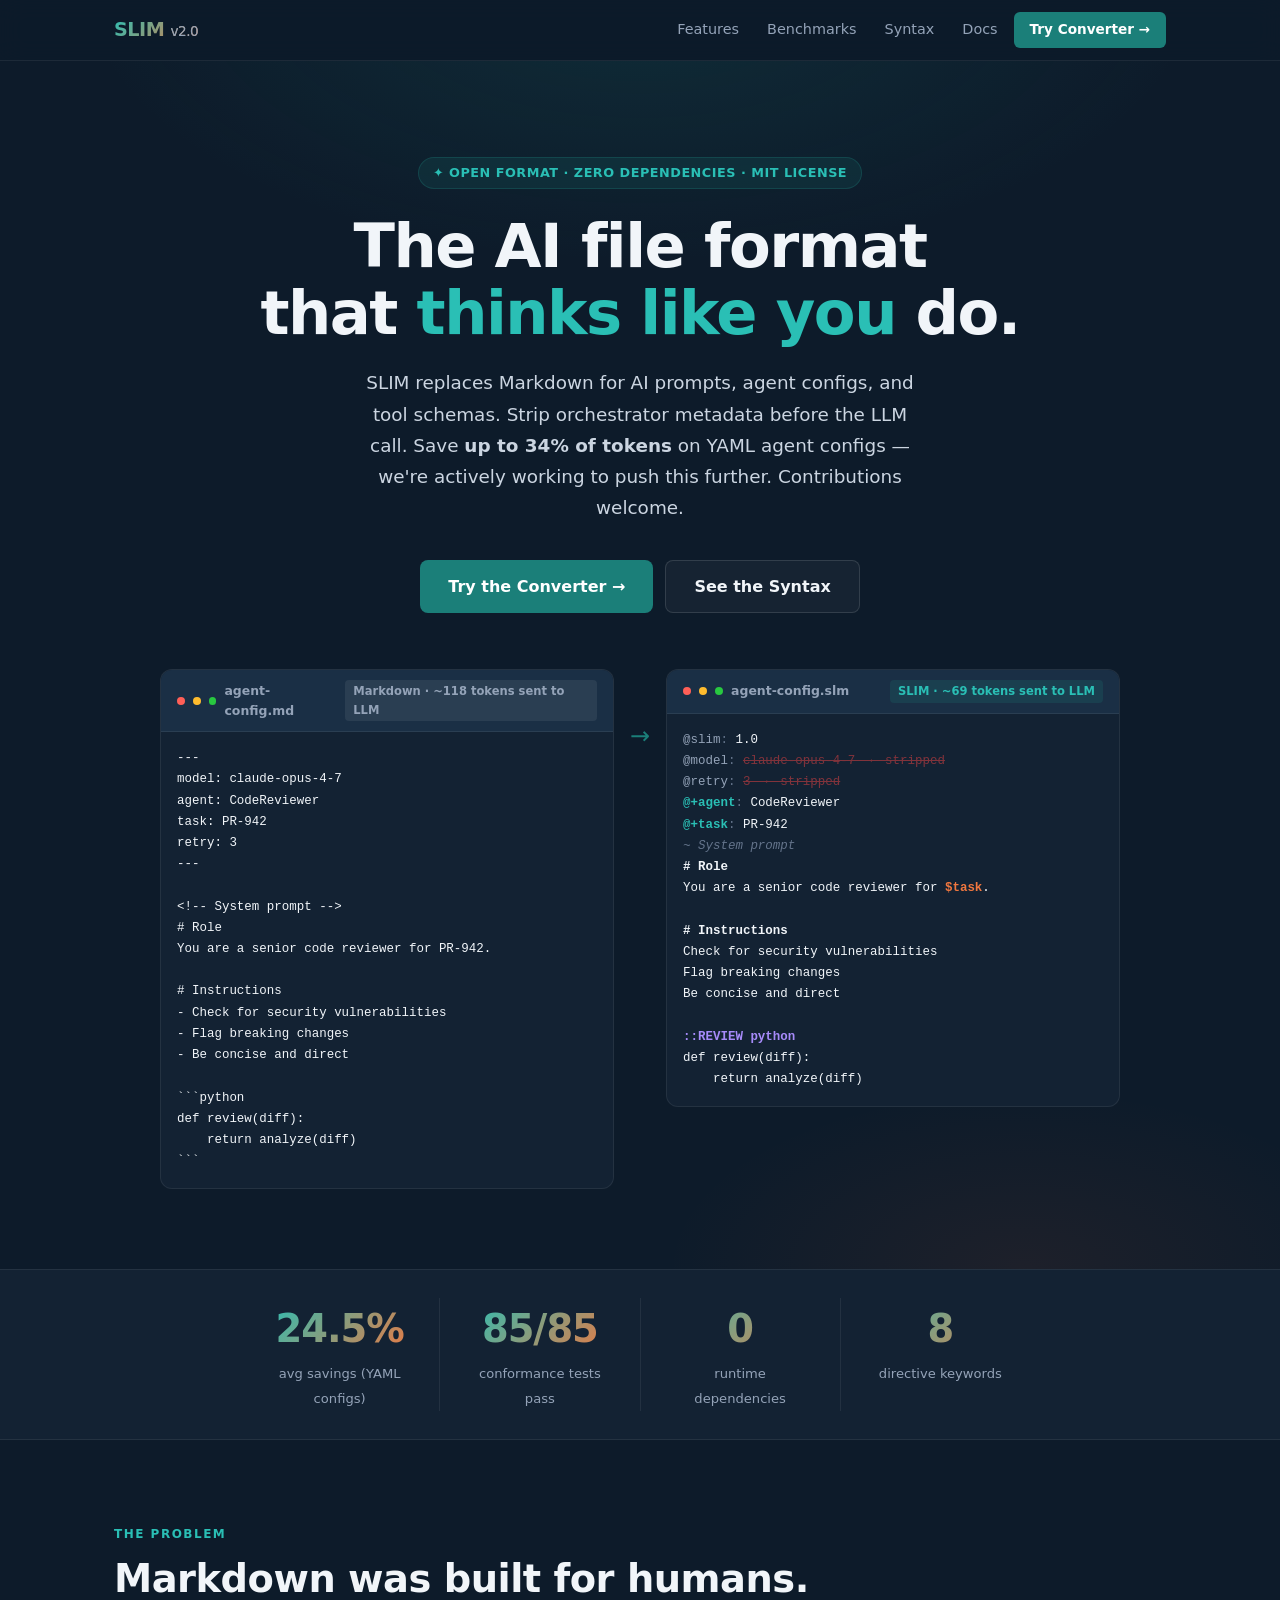
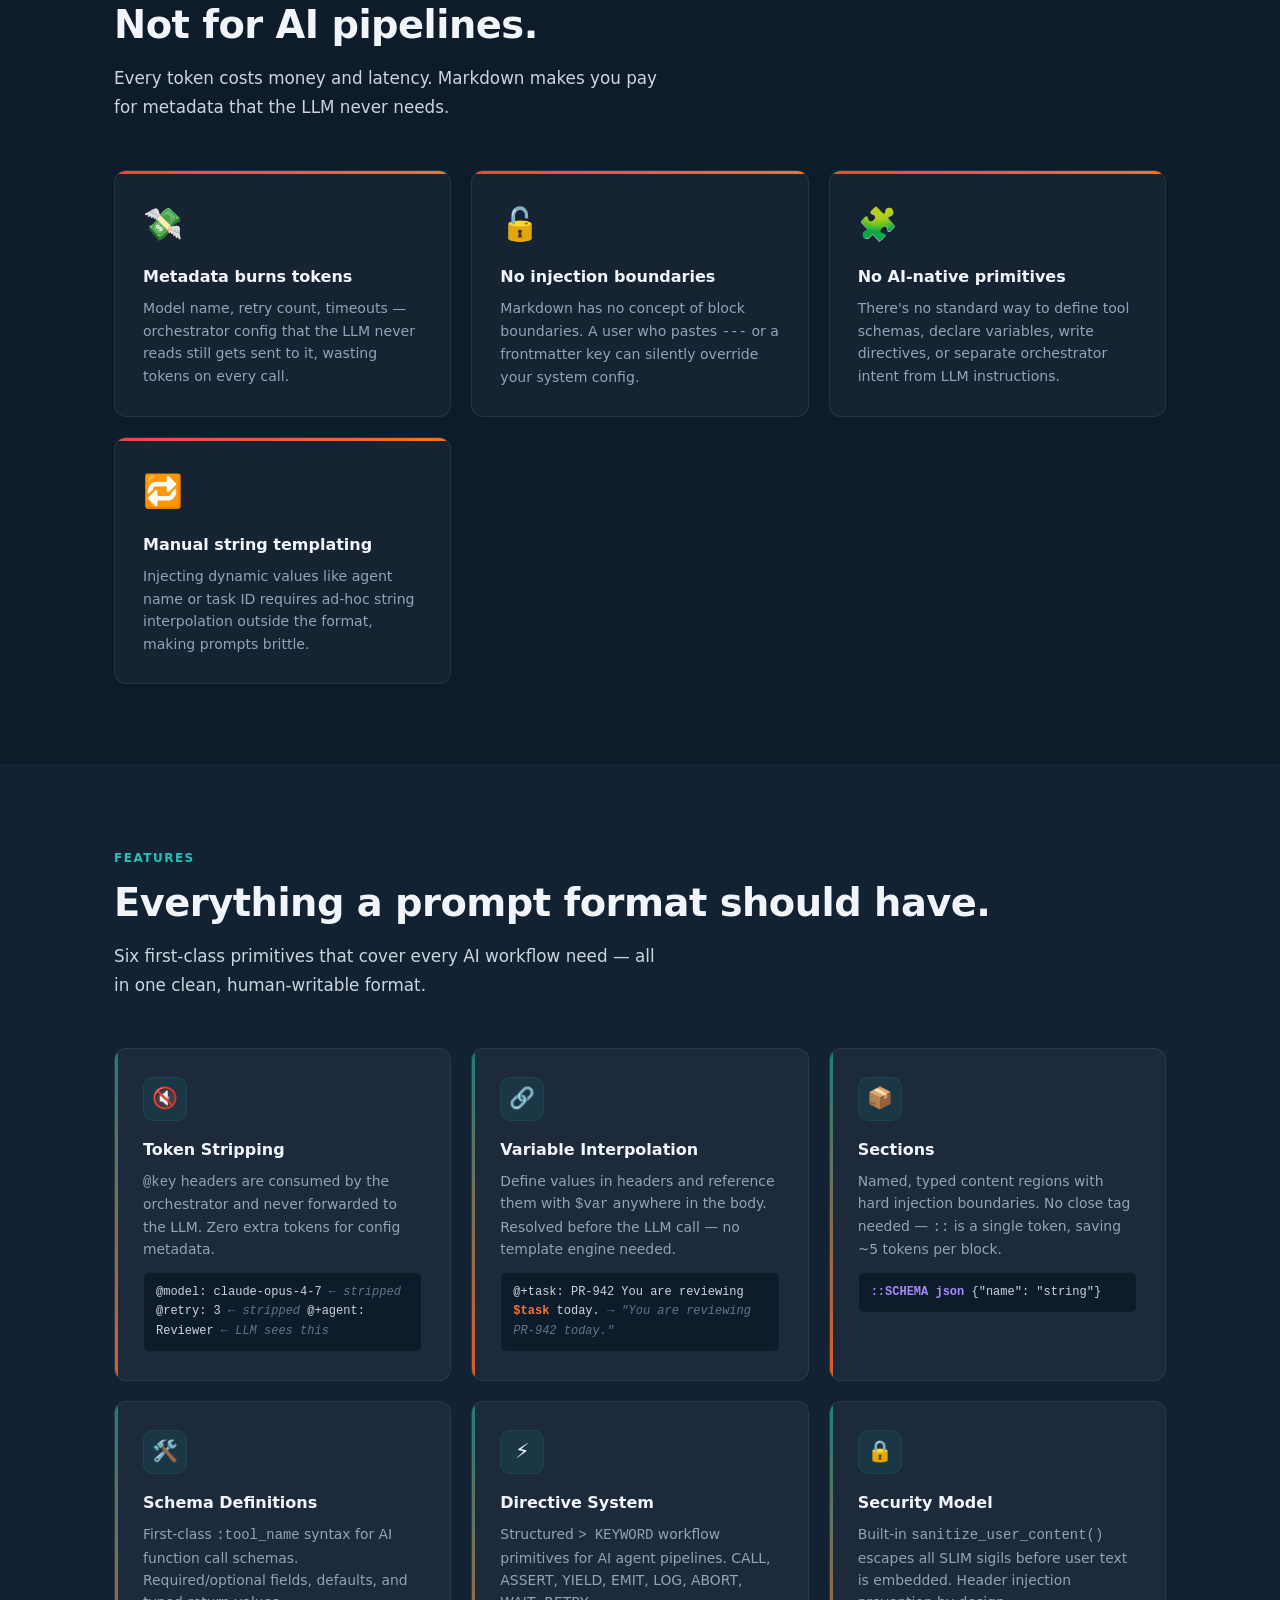
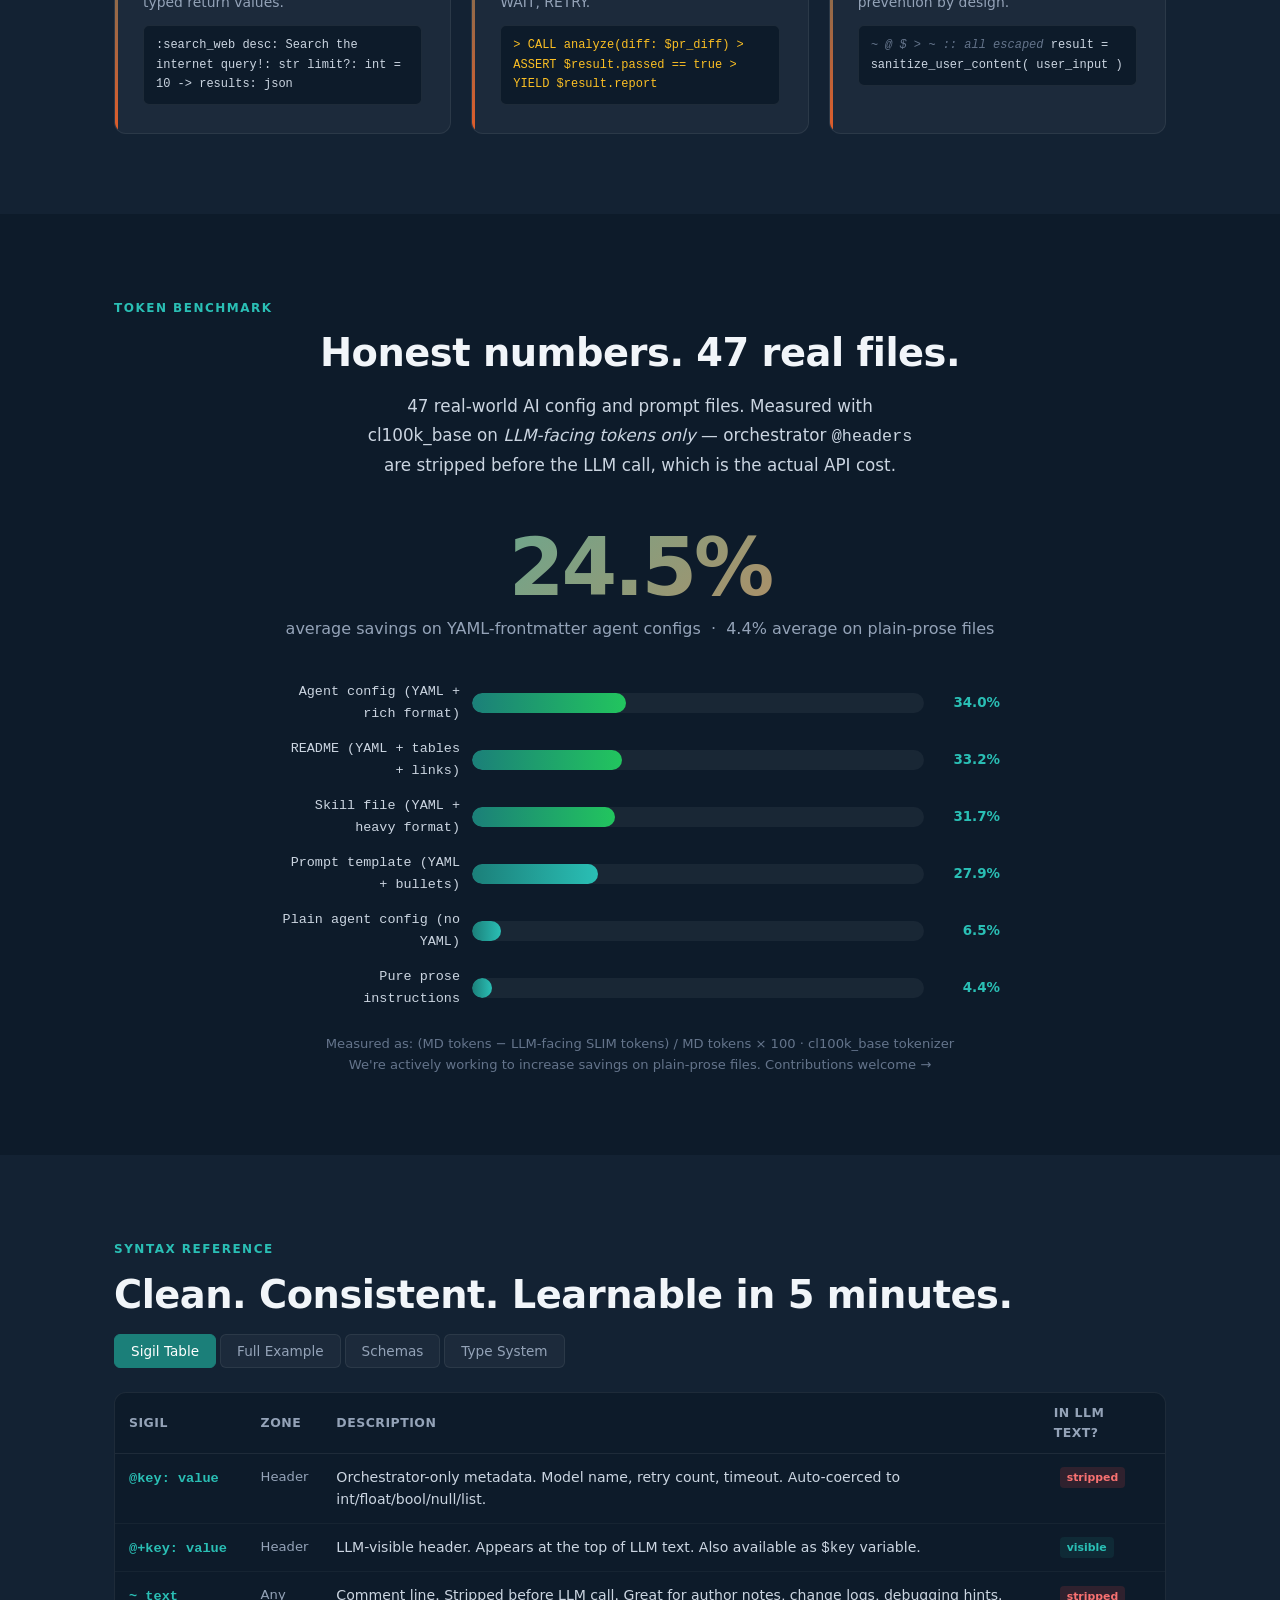
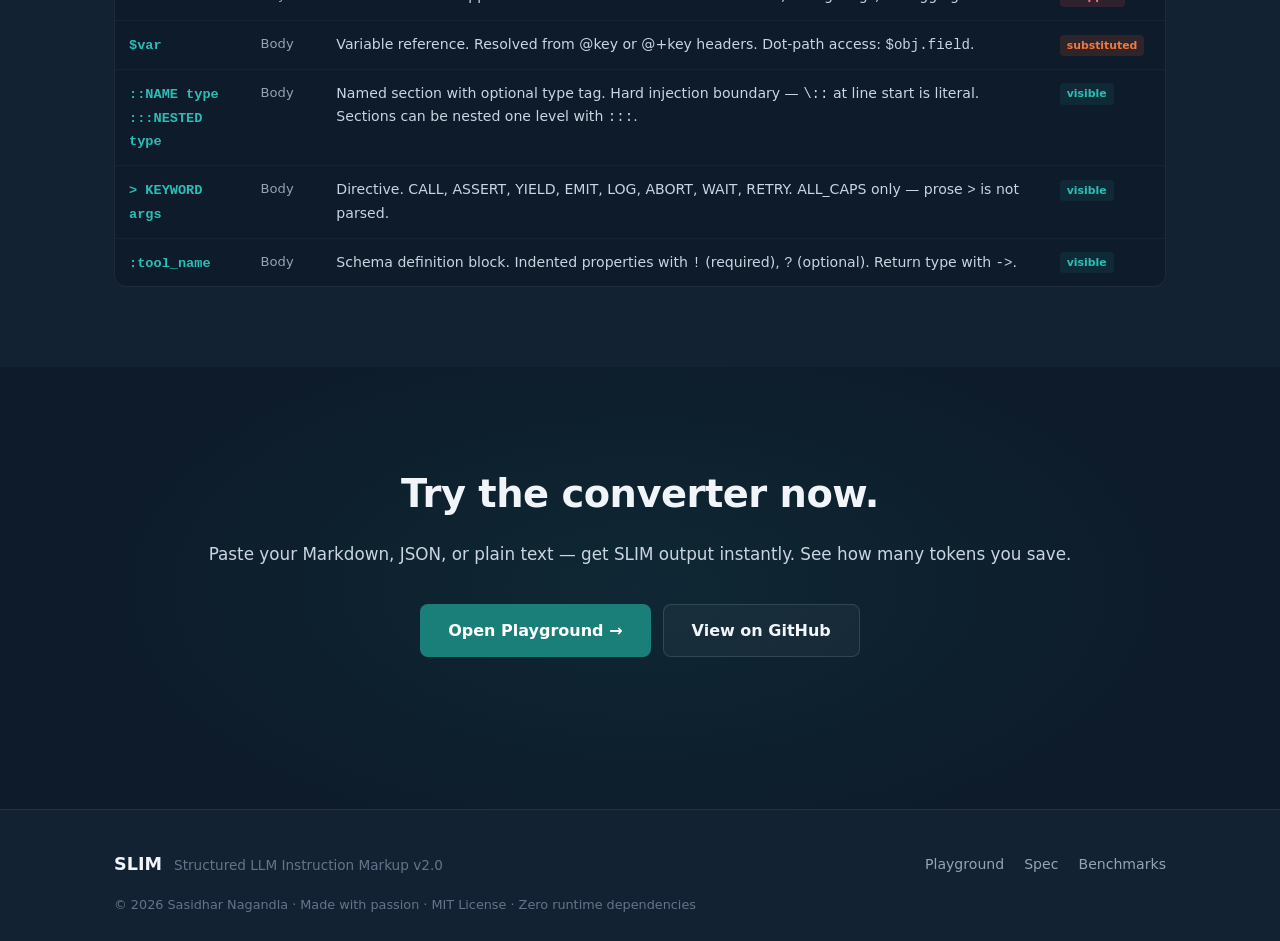
==== commit 15f386ff: "feat: ship SLIM v2.0 -- :: sections replace === blocks across all files - tests/md_to_slm.py: v2 con" ====
--- a/website/index.html
+++ b/website/index.html
@@ -27,7 +27,7 @@
 <!-- ── Navigation ──────────────────────────────────────────── -->
 <nav>
   <div class="nav-inner">
-    <a href="index.html" class="nav-logo">SLIM <span>v1.0</span></a>
+    <a href="index.html" class="nav-logo">SLIM <span>v2.0</span></a>
     <div class="nav-links">
       <a href="#features" class="nav-link">Features</a>
       <a href="#benchmark"  class="nav-link">Benchmarks</a>
@@ -107,10 +107,9 @@
 Flag breaking changes
 Be concise and direct
 
-<span class="sl-block">=== REVIEW [python]</span>
+<span class="sl-block">::REVIEW python</span>
 def review(diff):
-    return analyze(diff)
-<span class="sl-block">=== /REVIEW</span></pre>
+    return analyze(diff)</pre>
       </div>
     </div>
   </div>
@@ -198,11 +197,10 @@
 
       <div class="feature-card">
         <div class="feature-icon">📦</div>
-        <h3>Block Zones</h3>
-        <p>Named, typed content blocks with hard injection boundaries. Escaped content can't break out of its block.</p>
-        <div class="feature-code"><span class="sl-block">=== SCHEMA [json]</span>
-{"name": "string"}
-<span class="sl-block">=== /SCHEMA</span></div>
+        <h3>Sections</h3>
+        <p>Named, typed content regions with hard injection boundaries. No close tag needed — <code>::</code> is a single token, saving ~5 tokens per block.</p>
+        <div class="feature-code"><span class="sl-block">::SCHEMA json</span>
+{"name": "string"}</div>
       </div>
 
       <div class="feature-card">
@@ -229,7 +227,7 @@
         <div class="feature-icon">🔒</div>
         <h3>Security Model</h3>
         <p>Built-in <code>sanitize_user_content()</code> escapes all SLIM sigils before user text is embedded. Header injection prevention by design.</p>
-        <div class="feature-code"><span class="sl-comment">~ @ $ &gt; === ~ all escaped</span>
+        <div class="feature-code"><span class="sl-comment">~ @ $ &gt; ~ :: all escaped</span>
 result = sanitize_user_content(
   user_input
 )</div>
@@ -335,9 +333,9 @@
               <td><span class="badge badge-sub">substituted</span></td>
             </tr>
             <tr>
-              <td><span class="sigil">=== NAME [type]</span><br><span class="sigil">=== /NAME</span></td>
+              <td><span class="sigil">::NAME type</span><br><span class="sigil">:::NESTED type</span></td>
               <td class="sigil-note">Body</td>
-              <td class="sigil-desc">Named block with optional type tag. Hard injection boundary — <code>\===</code> inside is literal. Blocks can be nested one level.</td>
+              <td class="sigil-desc">Named section with optional type tag. Hard injection boundary — <code>\::</code> at line start is literal. Sections can be nested one level with <code>:::</code>.</td>
               <td><span class="badge badge-visible">visible</span></td>
             </tr>
             <tr>
@@ -361,8 +359,8 @@
     <div id="tab-example" class="tab-panel">
       <div class="code-block">
         <div class="code-block-header"><span>agent-config.slm</span></div>
-        <pre><span class="sl-comment">~ SLIM v1.0 complete example</span>
-<span class="sl-key">@slim</span>: 1.0
+        <pre><span class="sl-comment">~ SLIM v2.0 complete example</span>
+<span class="sl-key">@slim</span>: 2.0
 <span class="sl-key">@model</span>: claude-opus-4-7     <span class="sl-comment">~ stripped from LLM</span>
 <span class="sl-key">@retry</span>: 3                   <span class="sl-comment">~ stripped from LLM</span>
 <span class="sl-key">@timeout</span>: 30               <span class="sl-comment">~ stripped from LLM</span>
@@ -377,10 +375,9 @@
 - Review SQL queries for injection risks
 - Flag insecure deserialization patterns
 
-<span class="sl-block">=== CONTEXT [markdown]</span>
+<span class="sl-block">::CONTEXT markdown</span>
 PR title: Fix authentication flow
 Changed files: auth.py, session.py
-<span class="sl-block">=== /CONTEXT</span>
 
 <span class="sl-directive">&gt; CALL analyze_pr(id: <span class="sl-var">$task</span>, depth: full)</span>
 <span class="sl-directive">&gt; ASSERT $result.severity != "critical"</span>
@@ -392,7 +389,7 @@
     <div id="tab-schemas" class="tab-panel">
       <div class="code-block">
         <div class="code-block-header"><span>tools.slm — Schema definitions</span></div>
-        <pre><span class="sl-key">@slim</span>: 1.0s
+        <pre><span class="sl-key">@slim</span>: 2.0
 
 <span class="sl-comment">~ Tool definitions for function calling</span>
 
@@ -469,7 +466,7 @@
 <footer>
   <div class="container">
     <div class="footer-inner">
-      <div class="footer-logo">SLIM <span>Structured LLM Instruction Markup v1.0</span></div>
+      <div class="footer-logo">SLIM <span>Structured LLM Instruction Markup v2.0</span></div>
       <div class="footer-links">
         <a href="playground.html">Playground</a>
         <a href="#syntax">Spec</a>
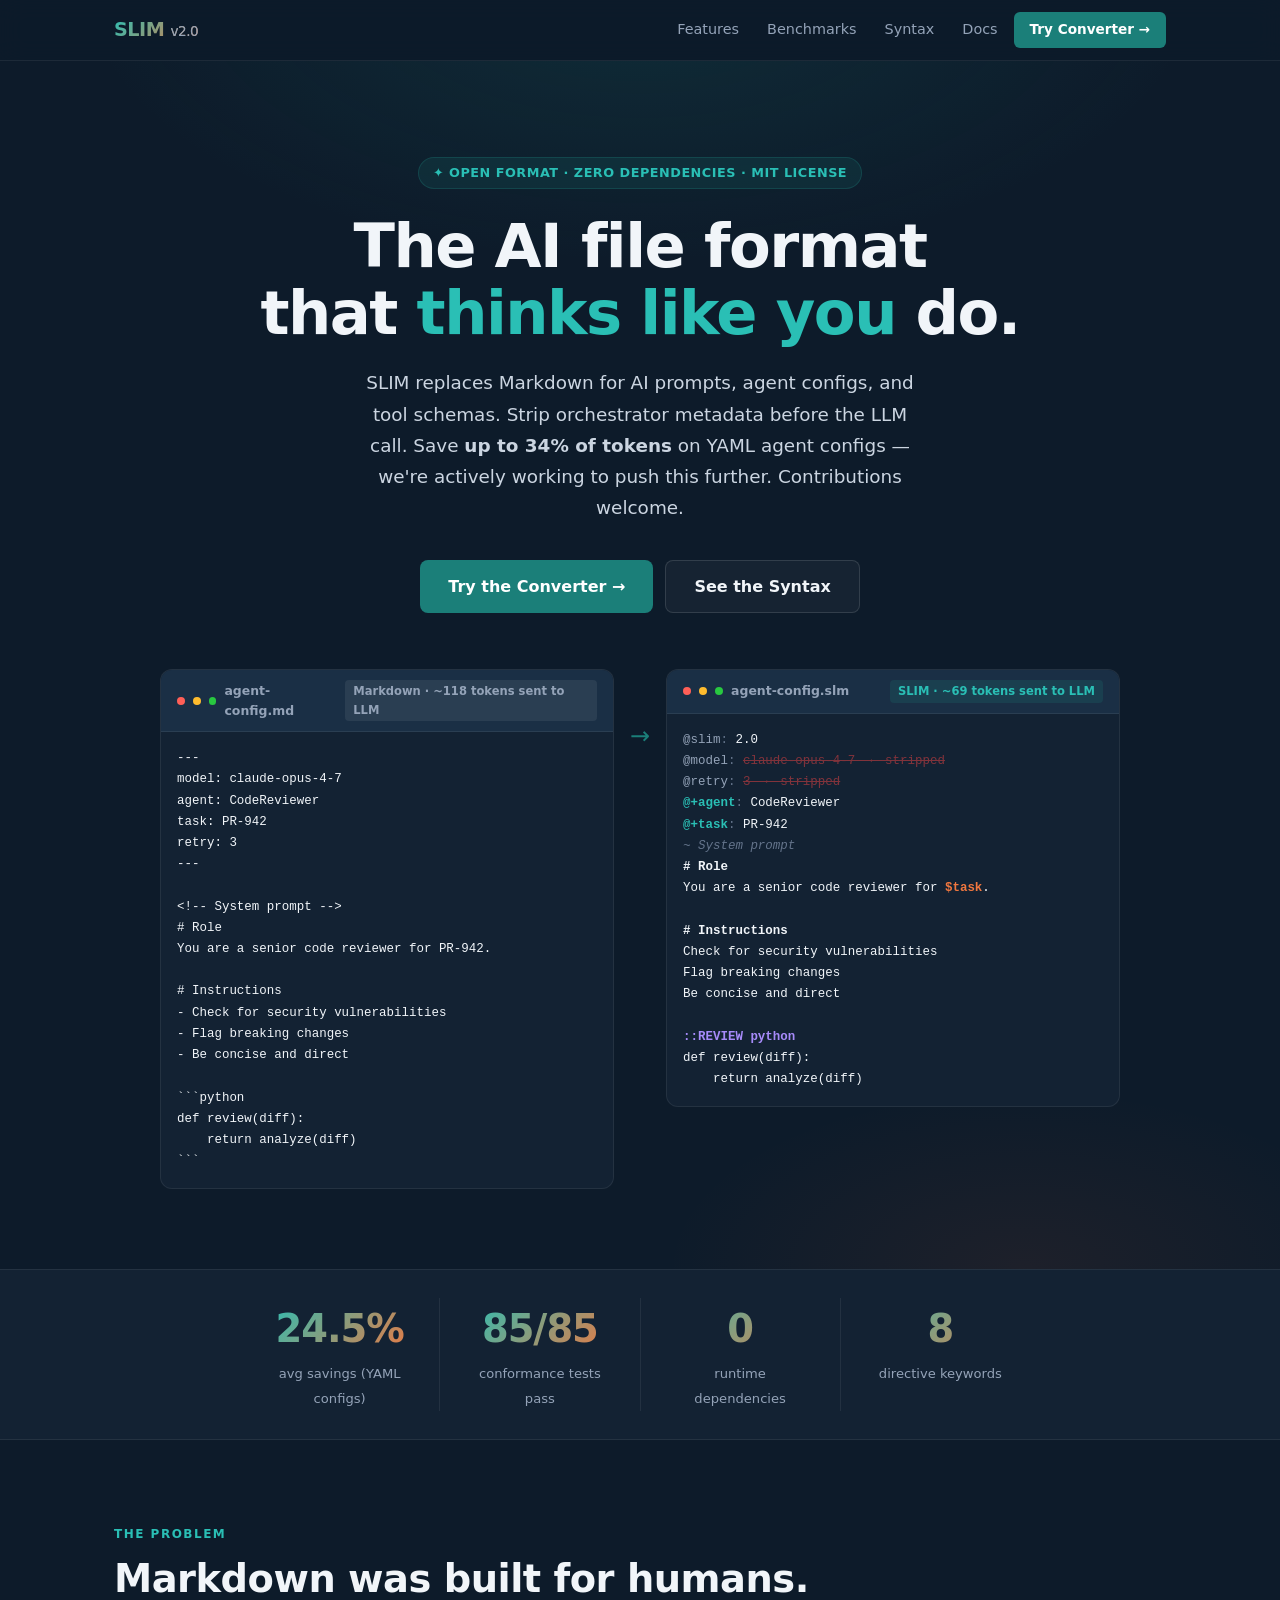
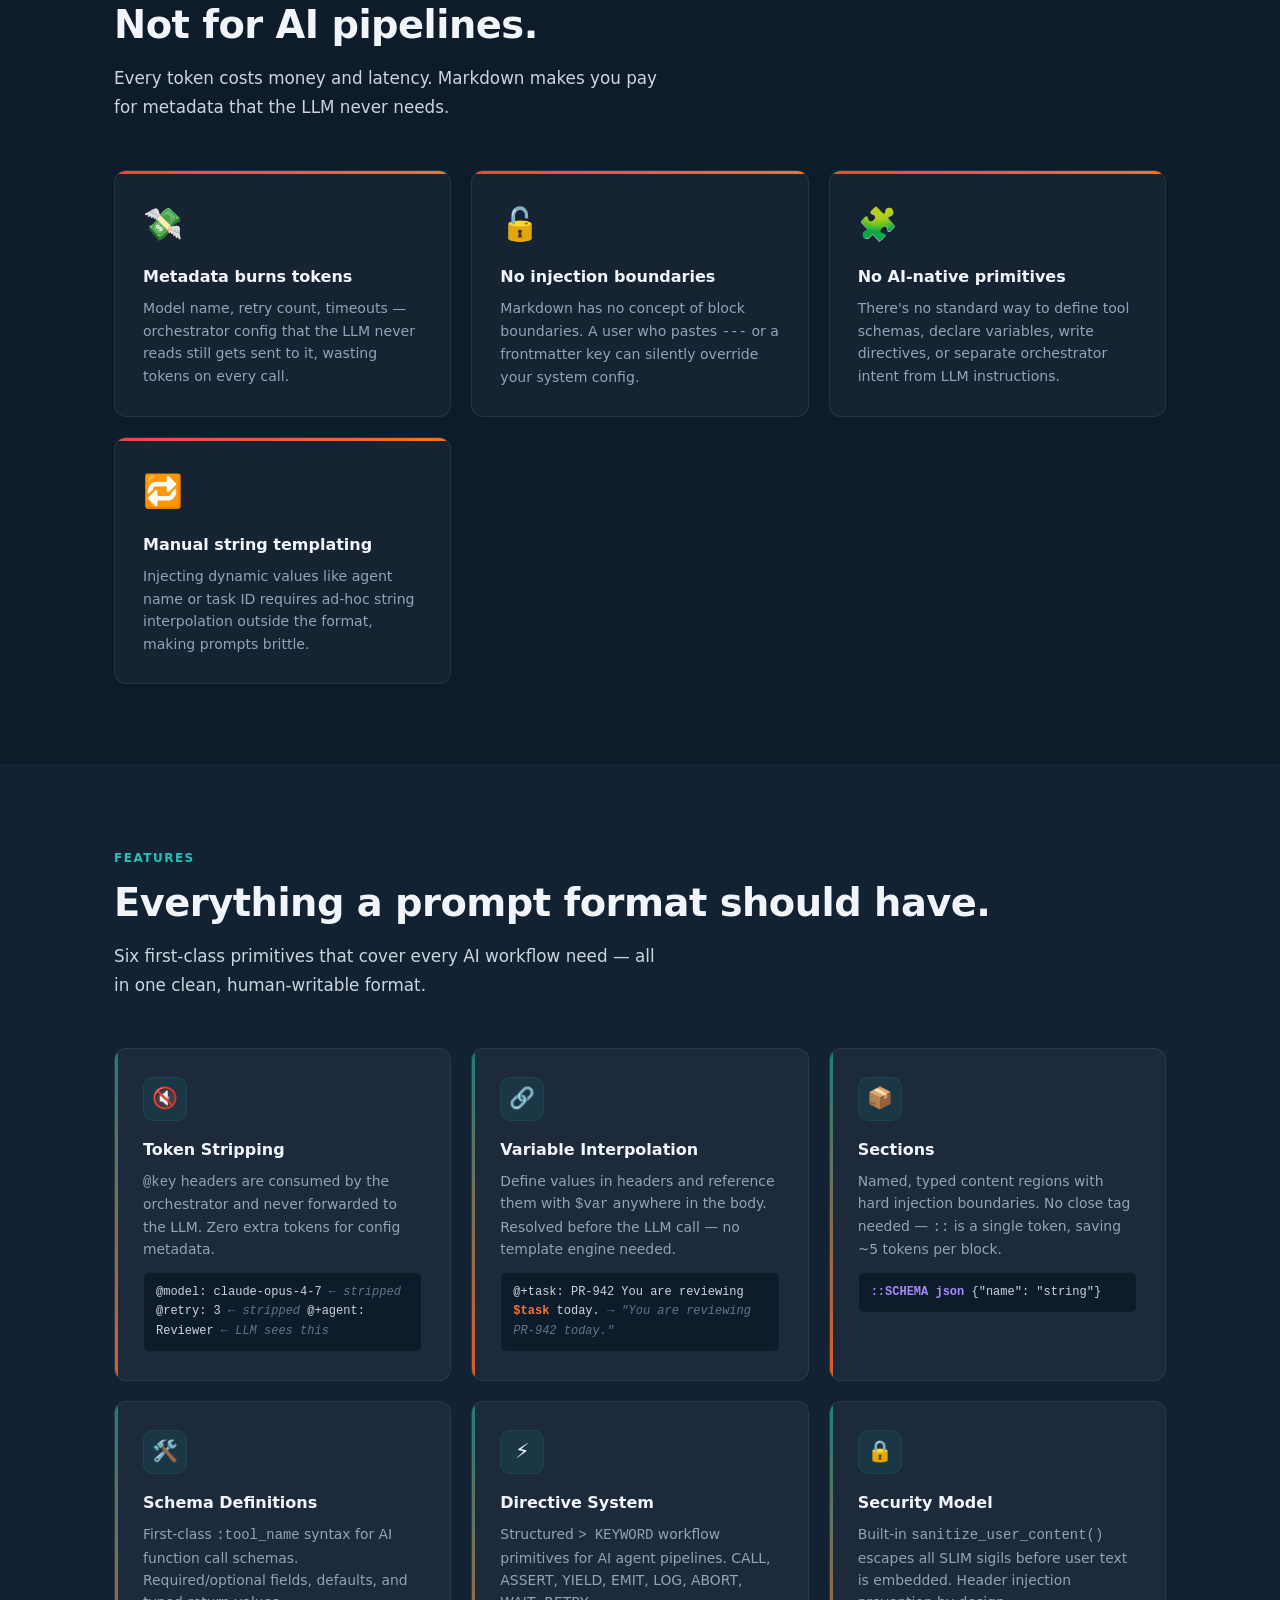
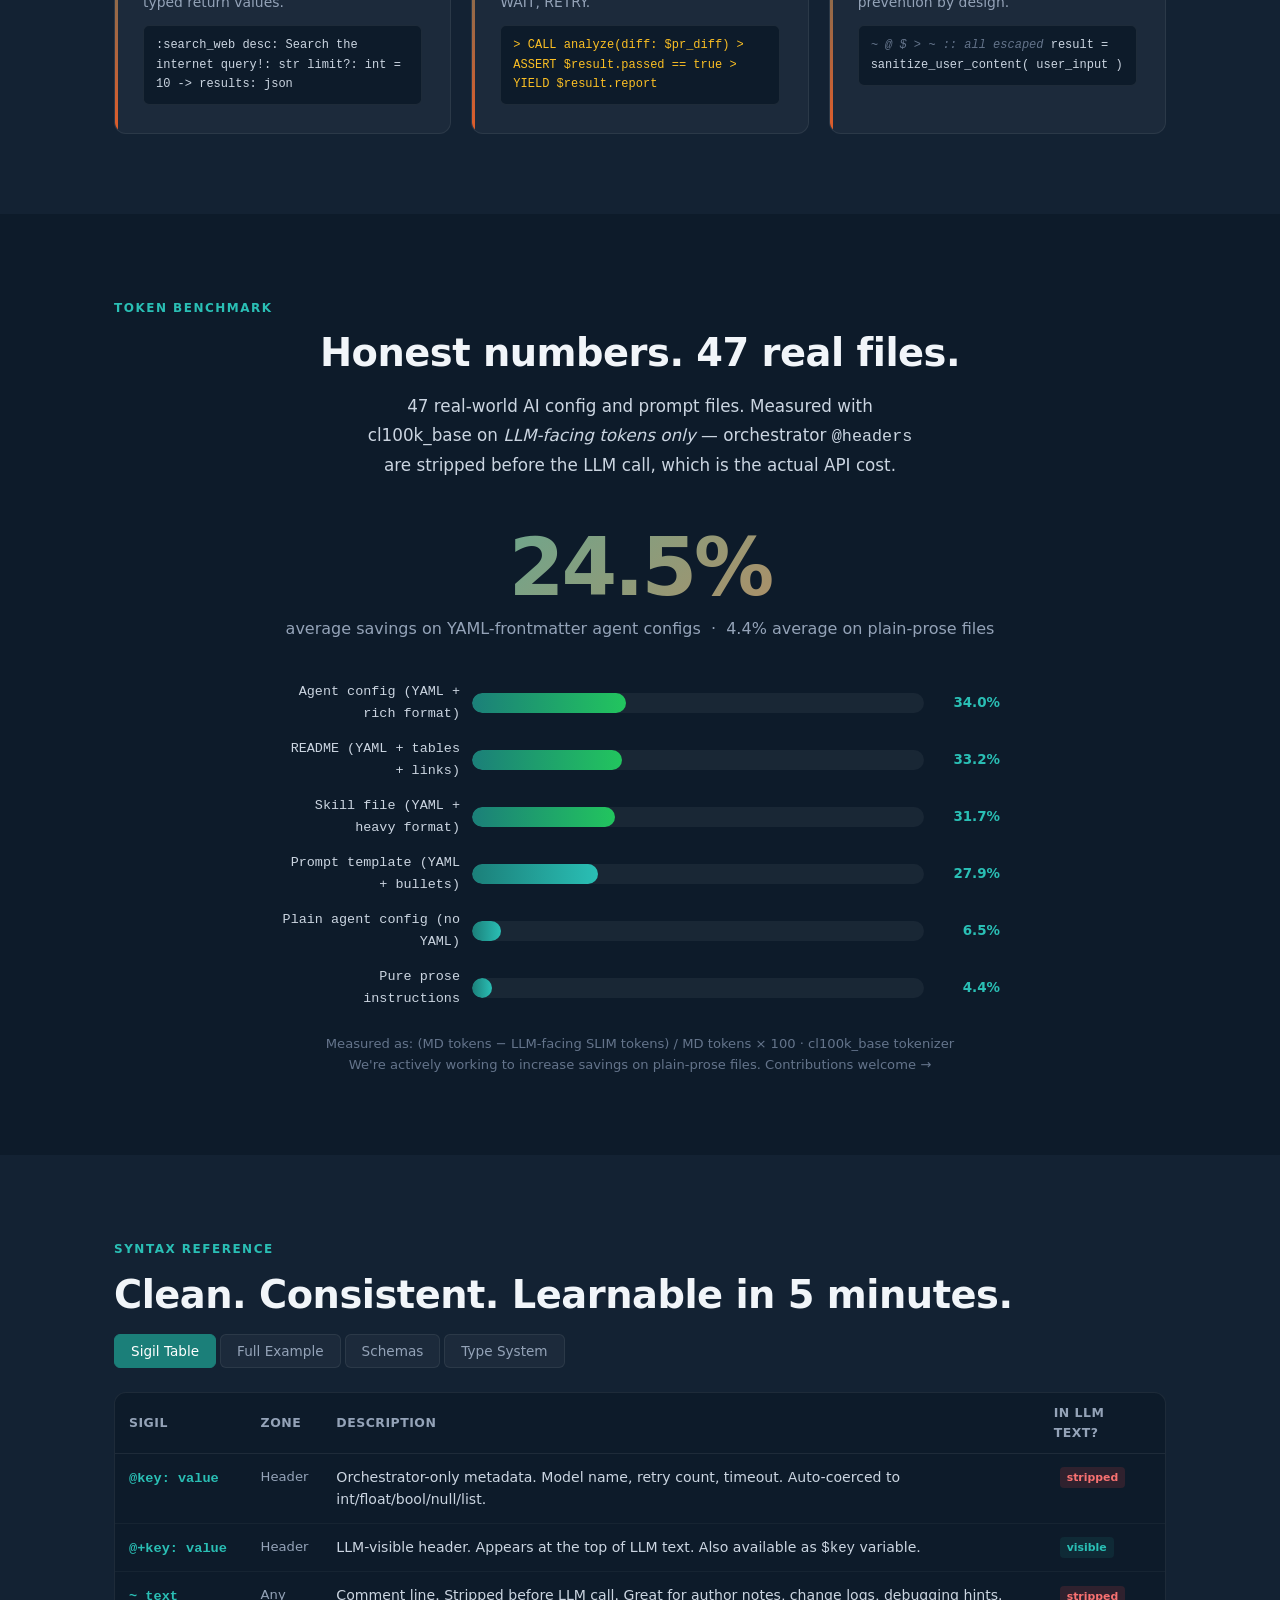
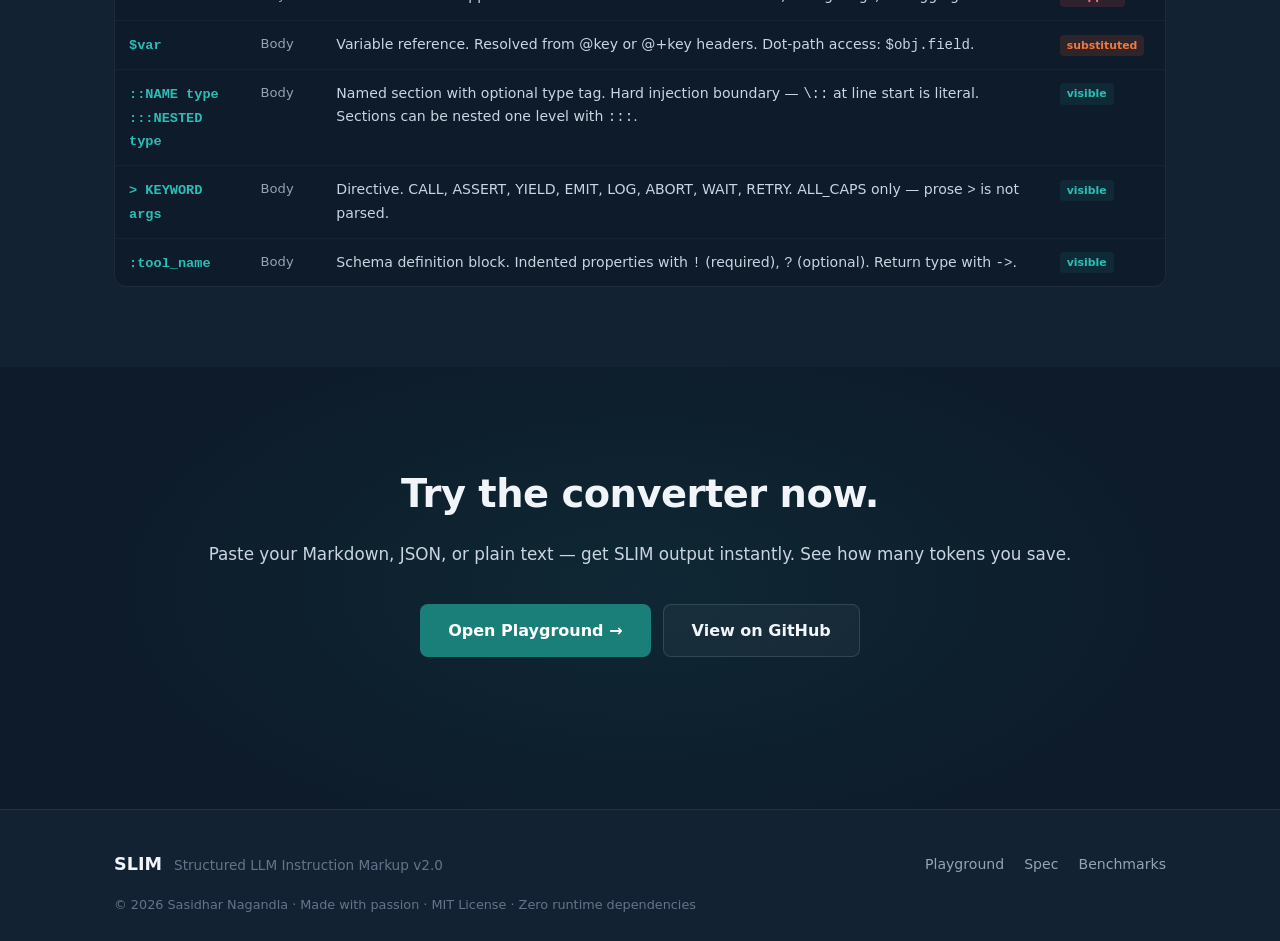
==== commit de816c46: "fix: update remaining @slim: 1.0 references to 2.0 - index.html hero compare panel: @slim: 1.0 -> 2." ====
--- a/website/index.html
+++ b/website/index.html
@@ -93,7 +93,7 @@
           <span>agent-config.slm</span>
           <span class="compare-label label-slim">SLIM · ~69 tokens sent to LLM</span>
         </div>
-        <pre class="compare-body"><span class="sl-key">@slim</span><span class="sl-punct">:</span> 1.0
+        <pre class="compare-body"><span class="sl-key">@slim</span><span class="sl-punct">:</span> 2.0
 <span class="sl-key">@model</span><span class="sl-punct">:</span> <span class="sl-stripped">claude-opus-4-7  ← stripped</span>
 <span class="sl-key">@retry</span><span class="sl-punct">:</span> <span class="sl-stripped">3  ← stripped</span>
 <span class="sl-llm-key">@+agent</span><span class="sl-punct">:</span> CodeReviewer
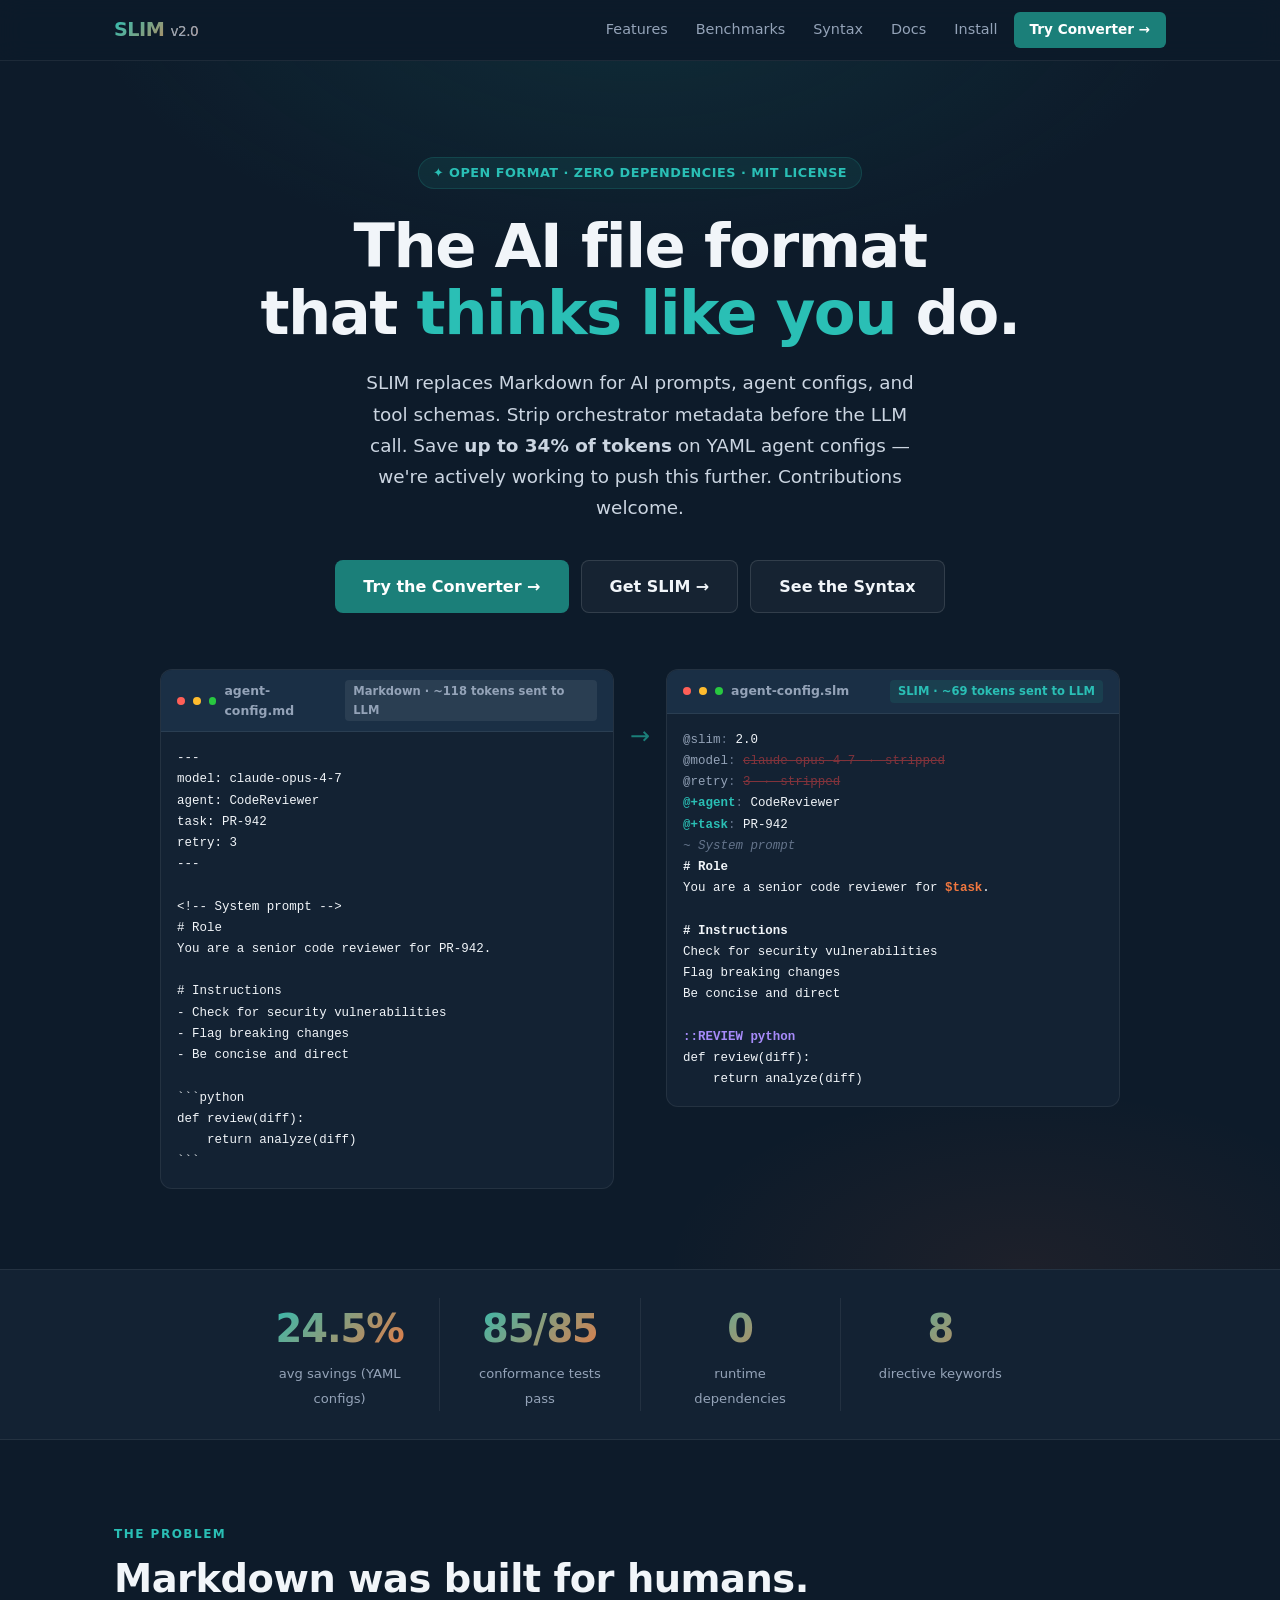
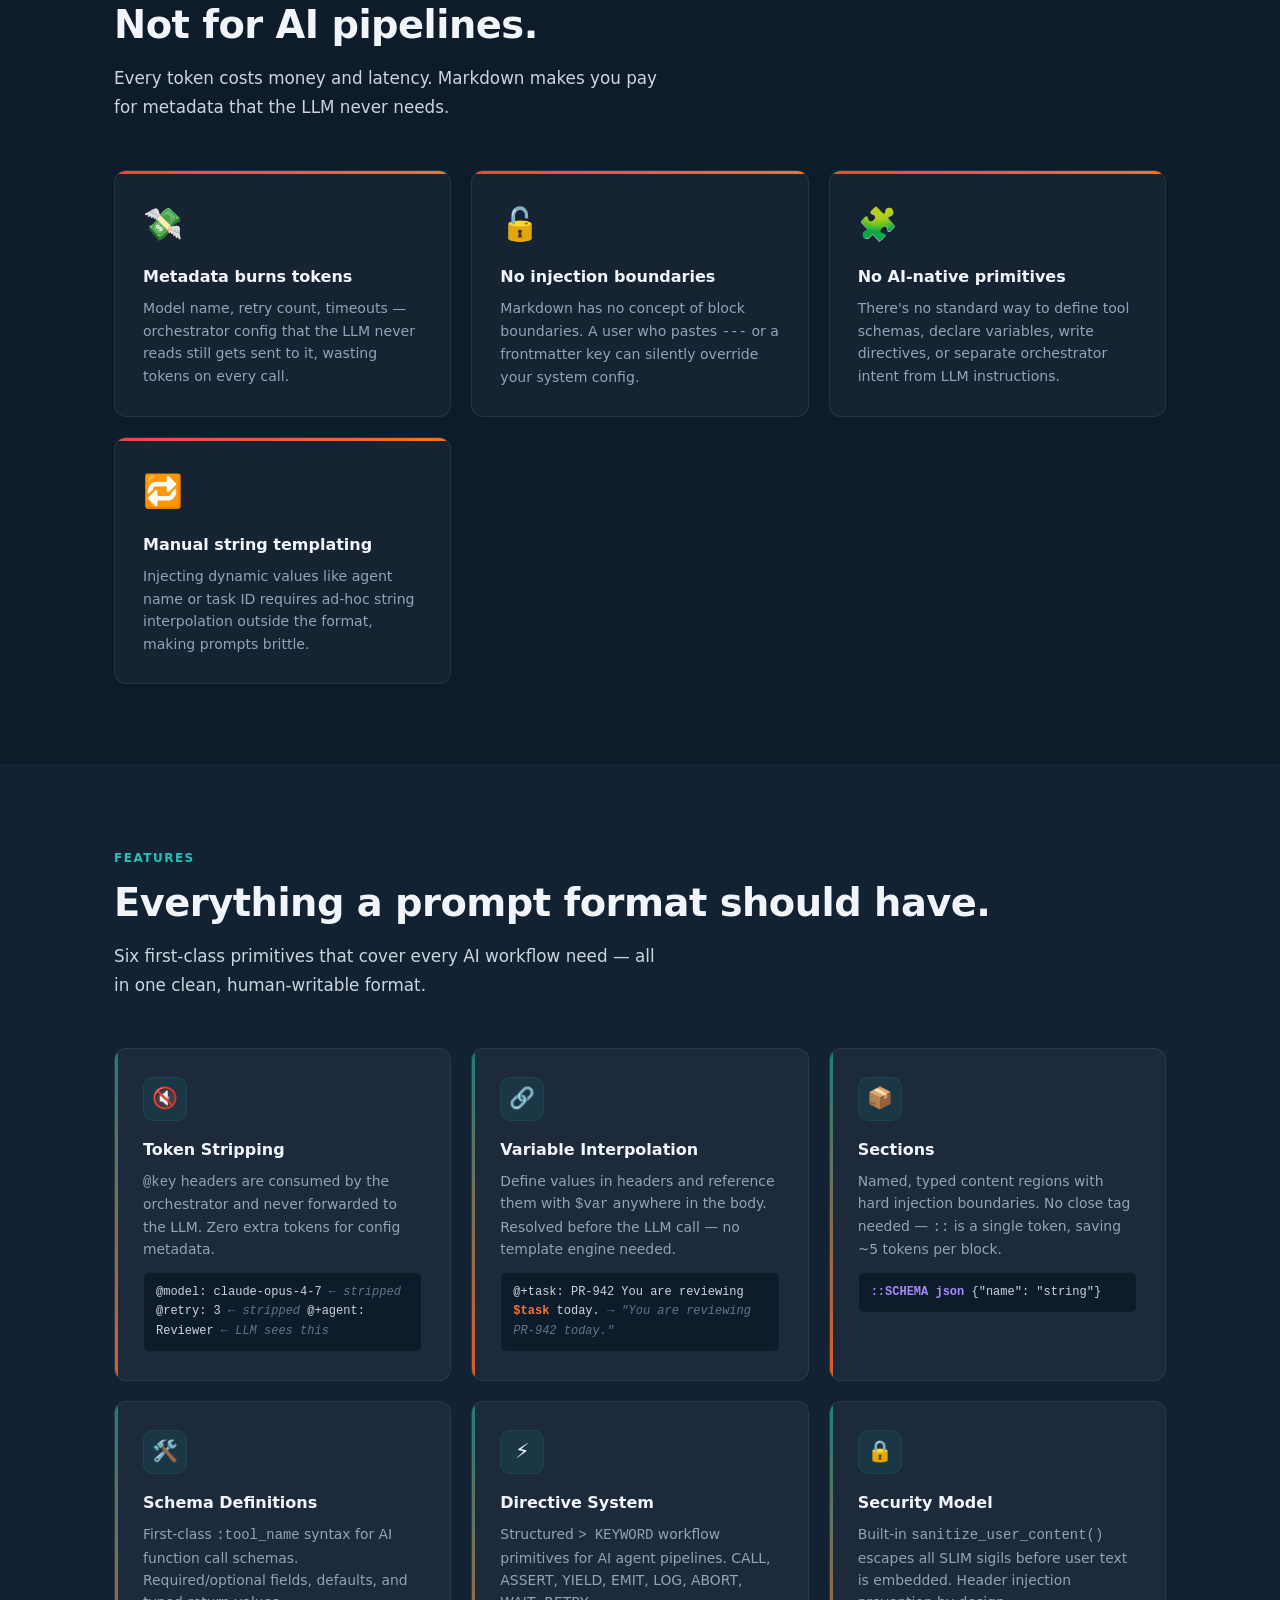
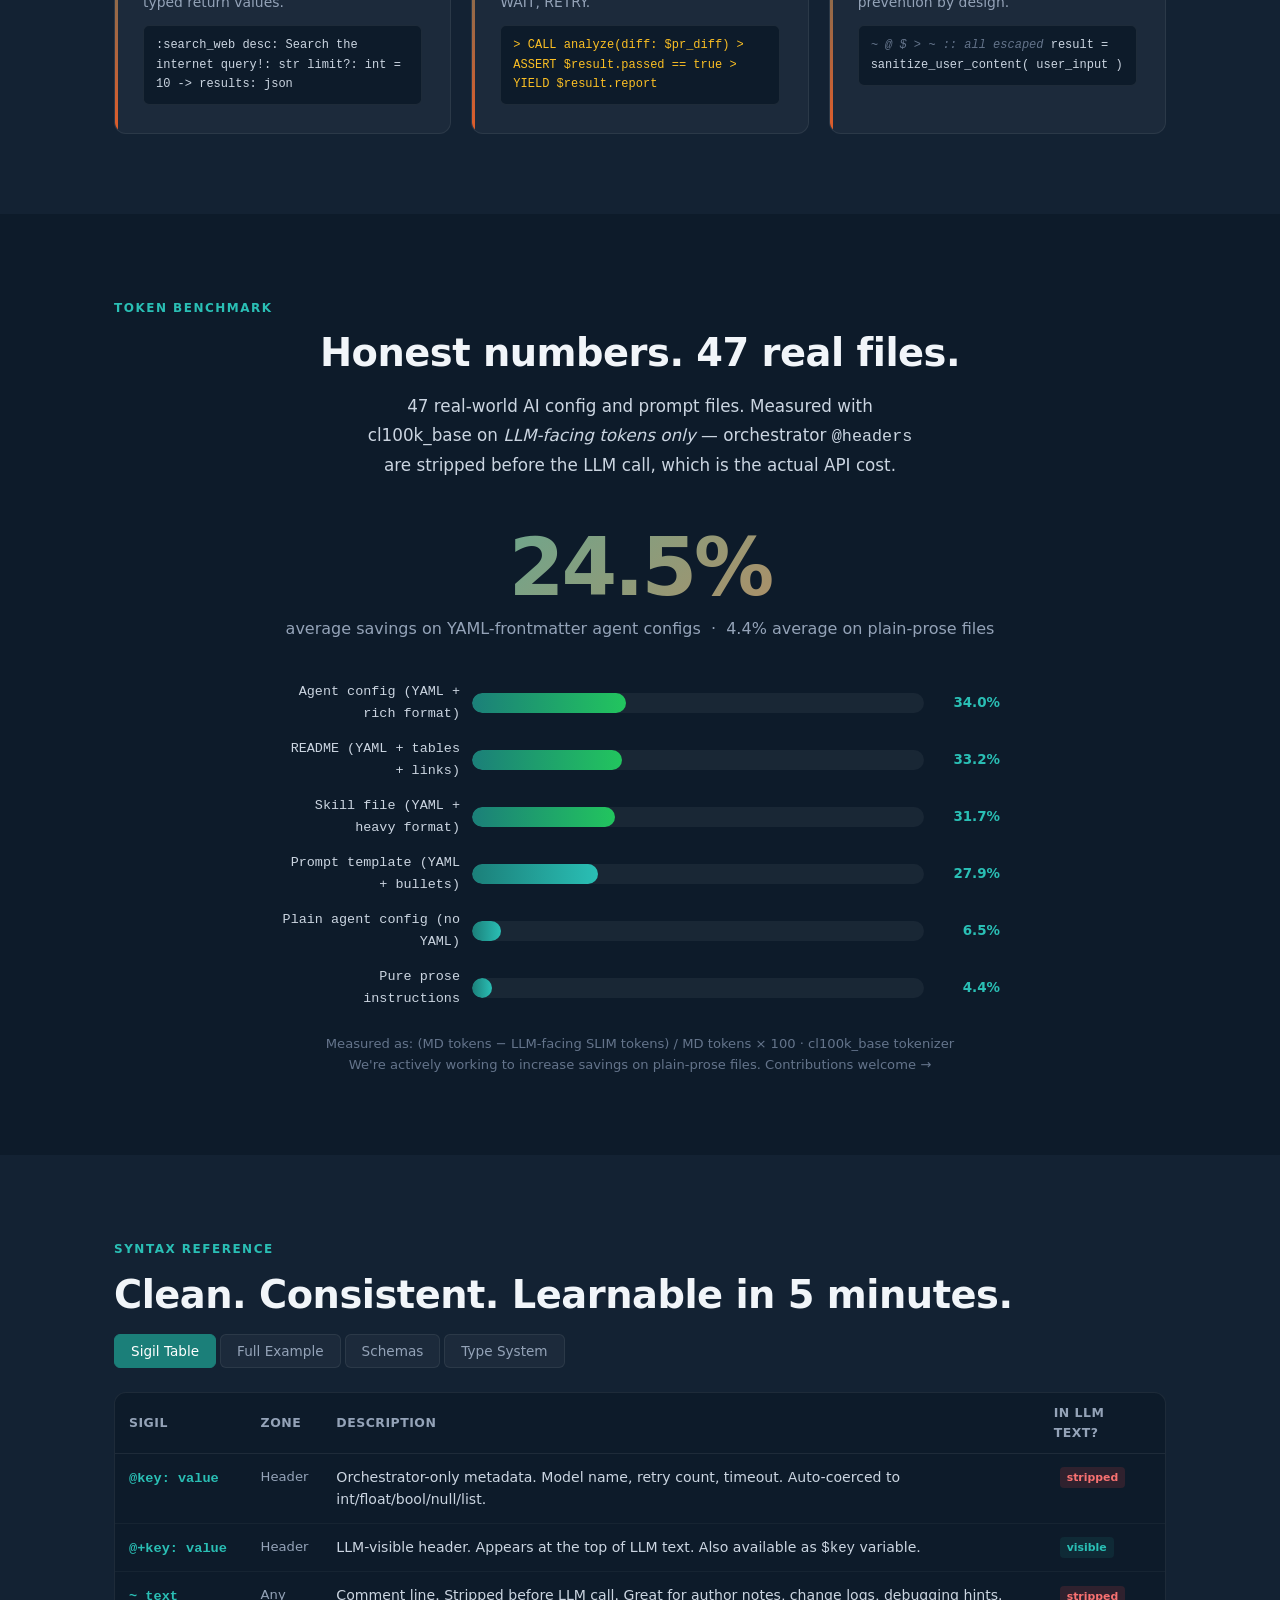
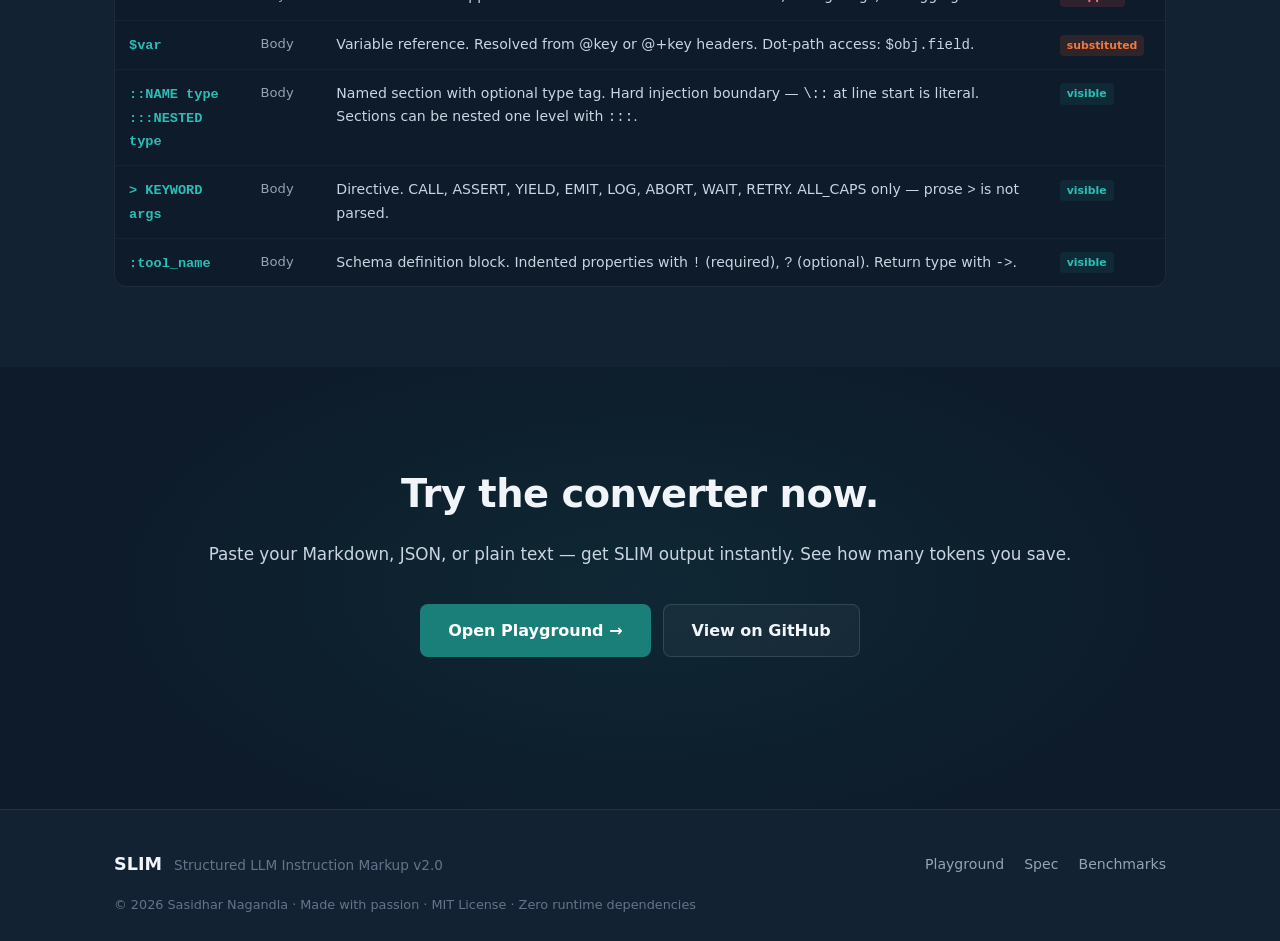
==== commit d7ceaef2: "Add Get SLIM install page + nav/docs updates - New install.html: 6 install cards (Claude Code, Antig" ====
--- a/website/index.html
+++ b/website/index.html
@@ -8,6 +8,8 @@
   <link rel="preconnect" href="https://fonts.googleapis.com" />
   <link rel="preconnect" href="https://fonts.gstatic.com" crossorigin />
   <link href="https://fonts.googleapis.com/css2?family=Inter:wght@400;500;600;700;800;900&family=JetBrains+Mono:wght@400;700&display=swap" rel="stylesheet" />
+  <link rel="icon" type="image/svg+xml" href="favicon.svg" />
+  <link rel="icon" type="image/x-icon" href="favicon.ico" />
   <link rel="stylesheet" href="css/main.css" />
   <!-- Security headers (Finding 3) -->
   <!-- Note: X-Frame-Options and X-Content-Type-Options must be set as HTTP server headers -->
@@ -25,14 +27,18 @@
 <body>
 
 <!-- ── Navigation ──────────────────────────────────────────── -->
-<nav>
+<nav id="main-nav">
   <div class="nav-inner">
     <a href="index.html" class="nav-logo">SLIM <span>v2.0</span></a>
-    <div class="nav-links">
+    <button class="nav-hamburger" id="nav-hamburger" aria-label="Open menu" aria-expanded="false">
+      <span></span><span></span><span></span>
+    </button>
+    <div class="nav-links" id="nav-links">
       <a href="#features" class="nav-link">Features</a>
       <a href="#benchmark"  class="nav-link">Benchmarks</a>
       <a href="#syntax"     class="nav-link">Syntax</a>
       <a href="docs.html"   class="nav-link">Docs</a>
+      <a href="install.html" class="nav-link">Install</a>
       <a href="playground.html" class="nav-cta">Try Converter →</a>
     </div>
   </div>
@@ -50,6 +56,7 @@
     </p>
     <div class="hero-cta">
       <a href="playground.html" class="btn-primary">Try the Converter →</a>
+      <a href="install.html" class="btn-secondary">Get SLIM →</a>
       <a href="#syntax" class="btn-secondary">See the Syntax</a>
     </div>
 
@@ -296,10 +303,10 @@
     <h2 class="section-title">Clean. Consistent. Learnable in 5 minutes.</h2>
 
     <div class="syntax-tabs">
-      <button class="tab-btn active" onclick="showTab('sigils', event)">Sigil Table</button>
-      <button class="tab-btn" onclick="showTab('example', event)">Full Example</button>
-      <button class="tab-btn" onclick="showTab('schemas', event)">Schemas</button>
-      <button class="tab-btn" onclick="showTab('types', event)">Type System</button>
+      <button class="tab-btn active" data-tab="sigils">Sigil Table</button>
+      <button class="tab-btn" data-tab="example">Full Example</button>
+      <button class="tab-btn" data-tab="schemas">Schemas</button>
+      <button class="tab-btn" data-tab="types">Type System</button>
     </div>
 
     <!-- Sigil table -->
@@ -478,6 +485,7 @@
 </footer>
 
 <script src="js/tabs.js"></script>
+<script src="js/nav.js"></script>
 
 </body>
 </html>
--- a/website/css/main.css
+++ b/website/css/main.css
@@ -440,11 +440,45 @@
   .bench-row { grid-template-columns: 120px 1fr 56px; }
   .stat-item { padding: 0 16px; }
 }
+/* ── Hamburger button (hidden on desktop) ────────────────────── */
+.nav-hamburger {
+  display: none;
+  flex-direction: column; justify-content: center; align-items: center;
+  gap: 5px; width: 36px; height: 36px;
+  background: none; border: none; cursor: pointer;
+  margin-left: auto; padding: 4px; border-radius: 6px;
+  flex-shrink: 0;
+}
+.nav-hamburger:hover { background: var(--card); }
+.nav-hamburger span {
+  display: block; width: 20px; height: 2px;
+  background: var(--text); border-radius: 2px;
+  transition: transform 0.2s, opacity 0.2s;
+}
+/* × close state */
+#main-nav.nav-open .nav-hamburger span:nth-child(1) { transform: translateY(7px) rotate(45deg); }
+#main-nav.nav-open .nav-hamburger span:nth-child(2) { opacity: 0; }
+#main-nav.nav-open .nav-hamburger span:nth-child(3) { transform: translateY(-7px) rotate(-45deg); }
+
 @media (max-width: 600px) {
   .container, .container-wide { padding: 0 16px; }
   .hero { padding: 60px 0 48px; }
-  .nav-link { display: none; }
-  .nav-cta { display: flex; }
   section { padding: 60px 0; }
   .bench-row { grid-template-columns: 100px 1fr 48px; }
-}
+
+  .nav-hamburger { display: flex; }
+  .nav-links {
+    display: none;
+    position: absolute; top: 60px; left: 0; right: 0; z-index: 99;
+    flex-direction: column; align-items: stretch; gap: 0;
+    background: rgba(13,27,42,0.98);
+    border-bottom: 1px solid var(--border);
+    padding: 8px 0;
+  }
+  #main-nav.nav-open .nav-links { display: flex; }
+  .nav-links .nav-link, .nav-links .nav-cta {
+    padding: 12px 24px; border-radius: 0;
+    font-size: 1rem; text-align: left;
+  }
+  .nav-links .nav-cta { margin: 8px 16px; border-radius: var(--radius-sm); text-align: center; }
+}
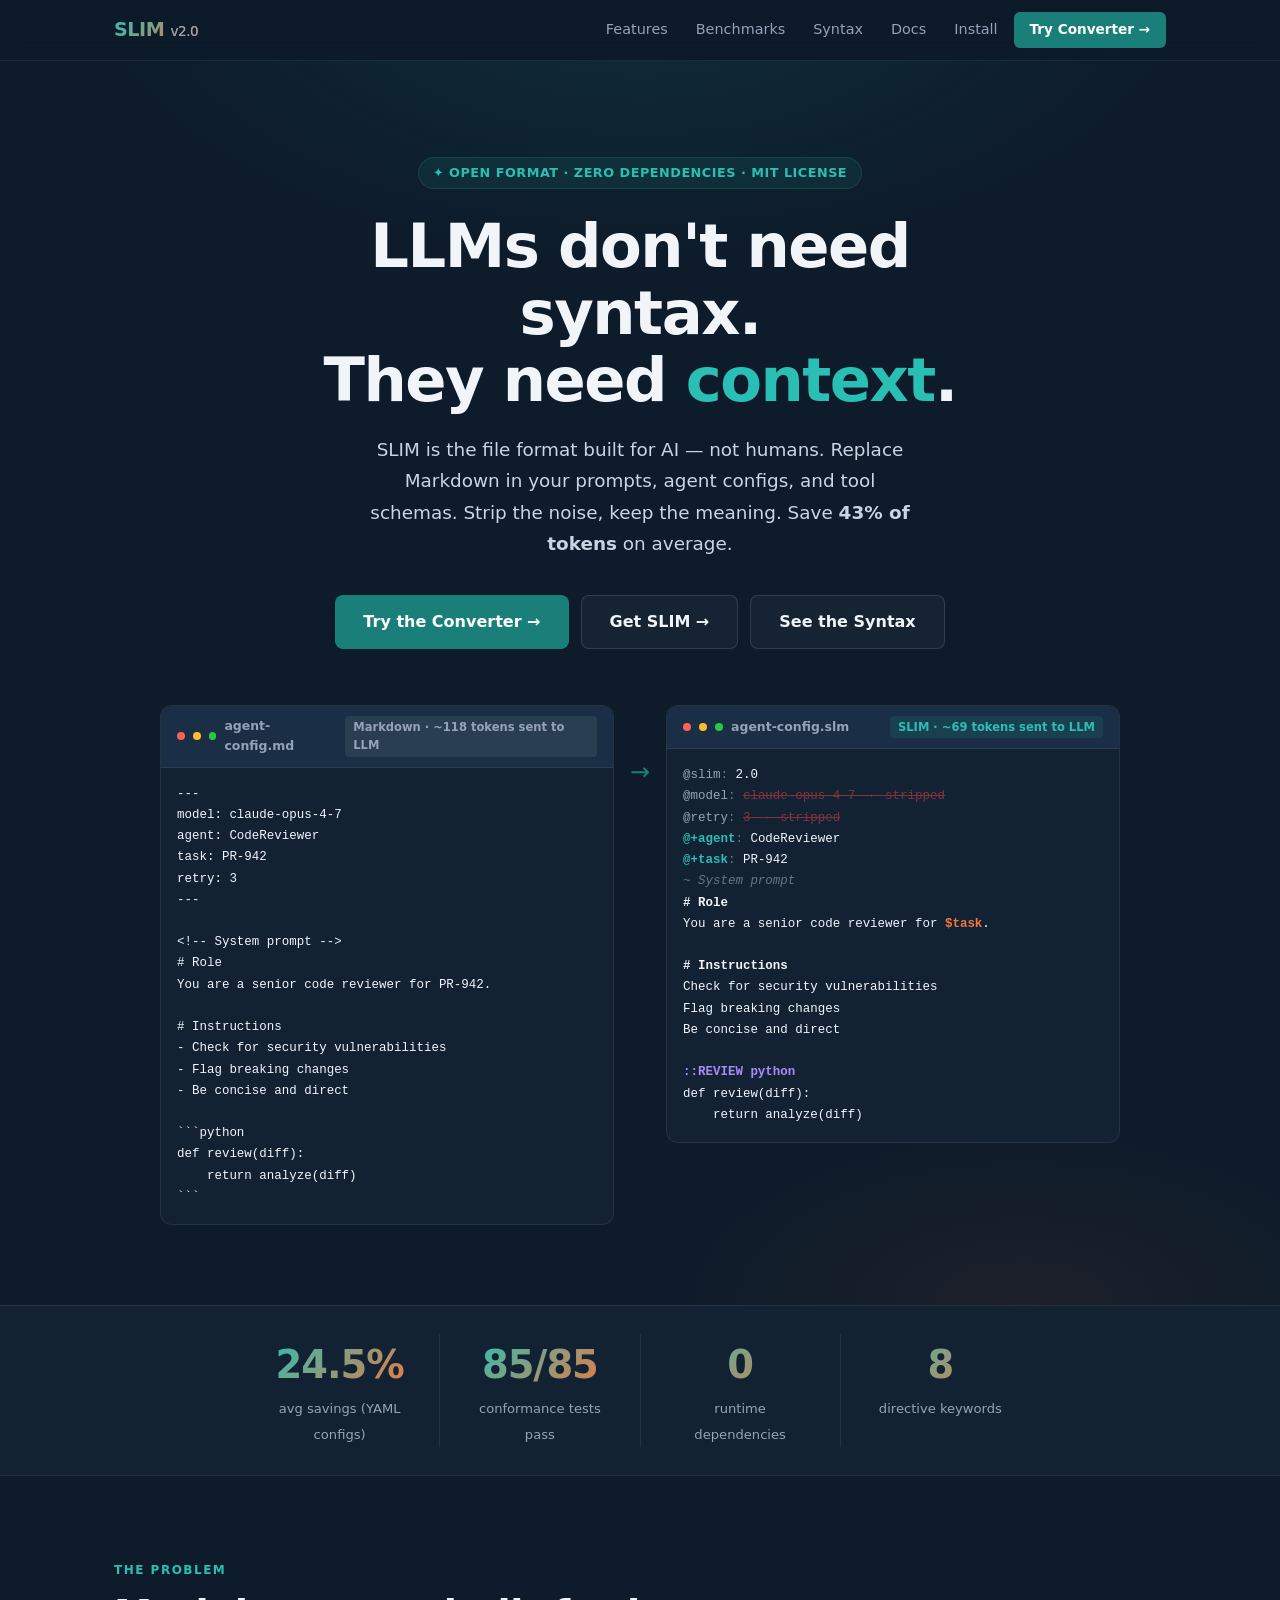
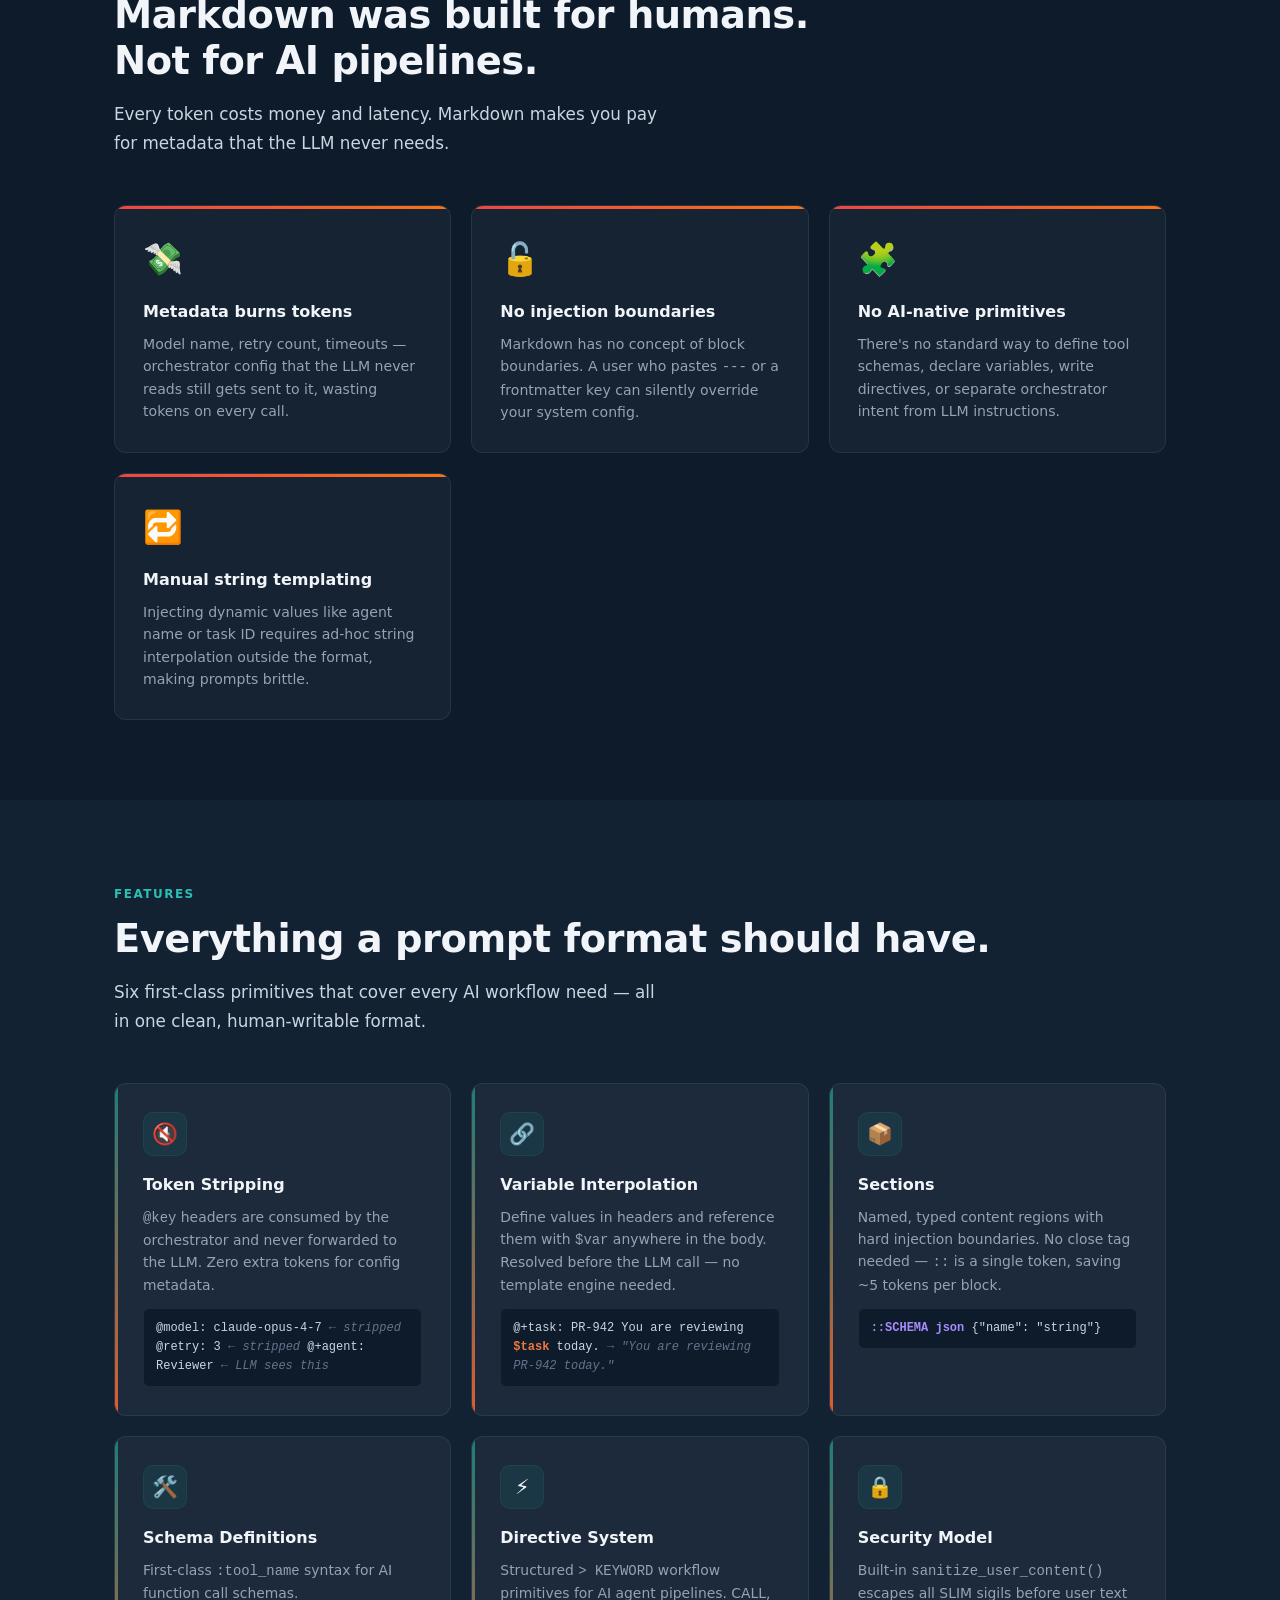
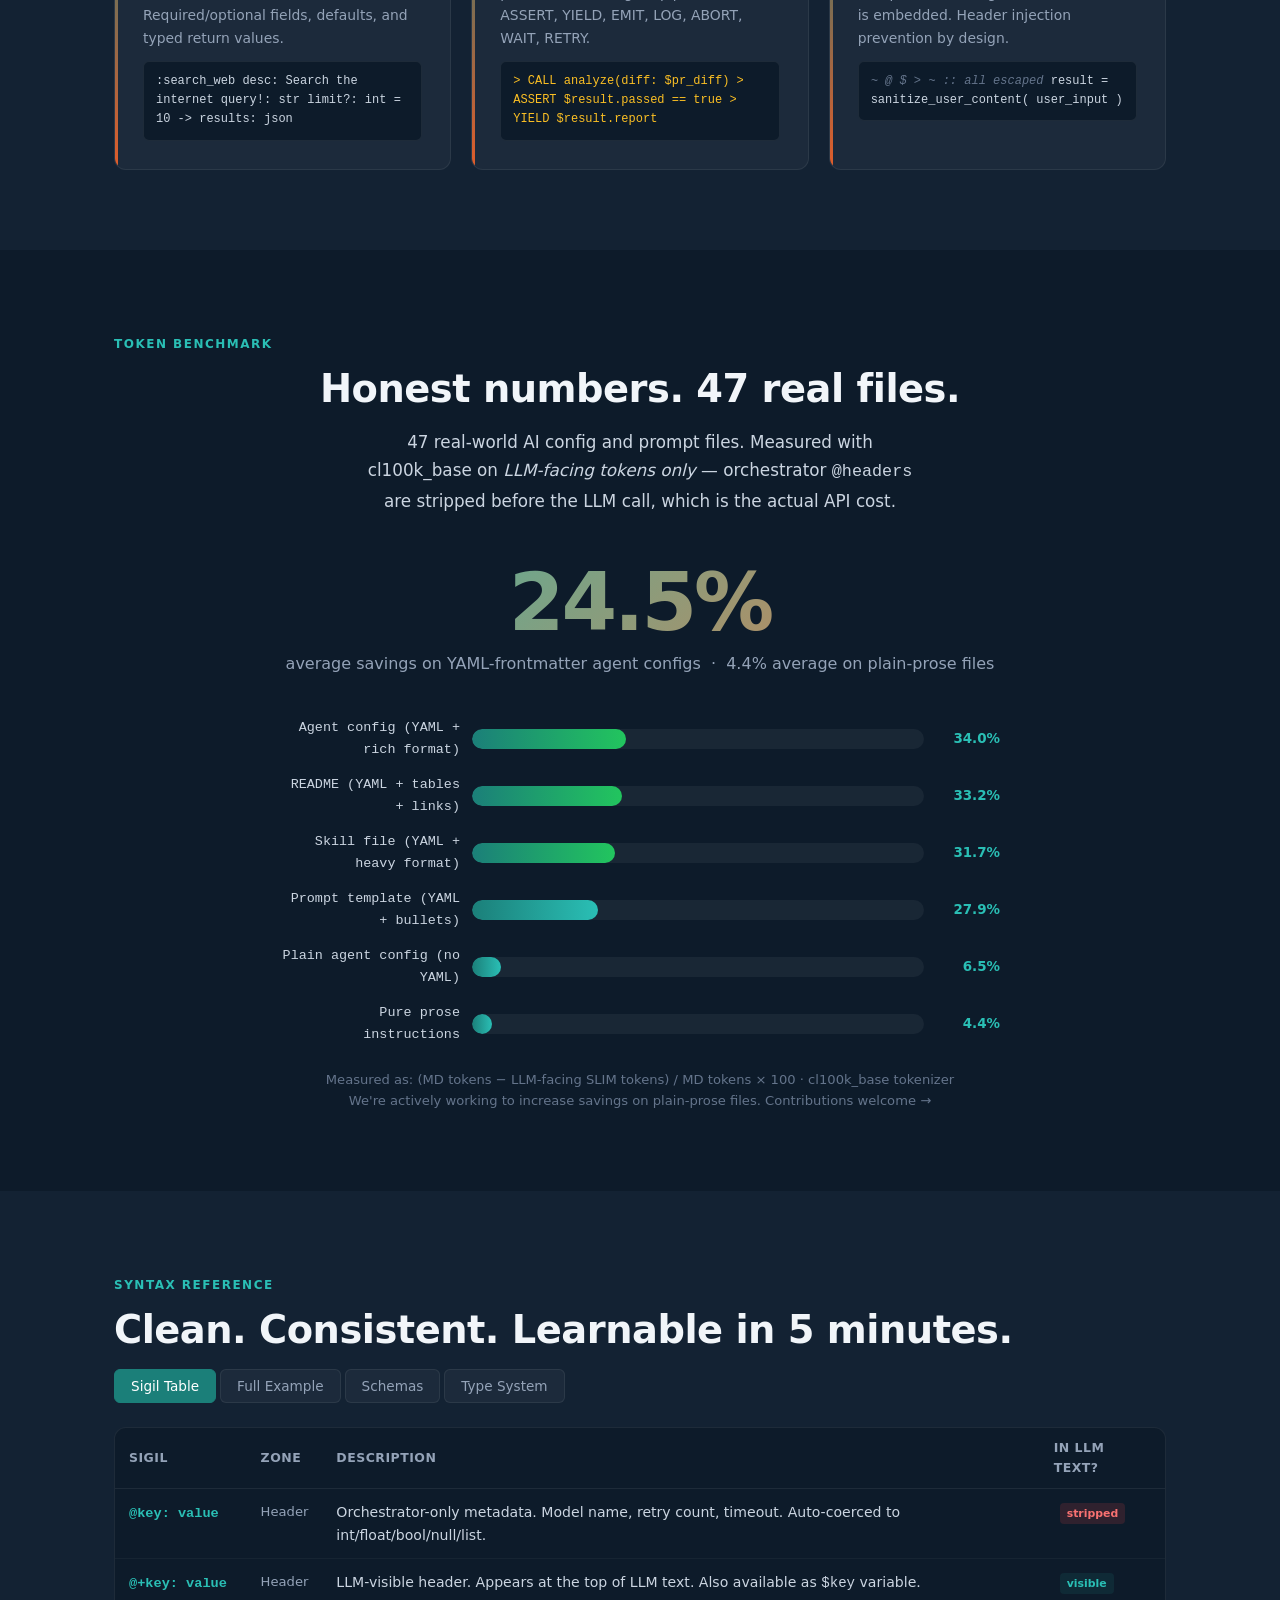
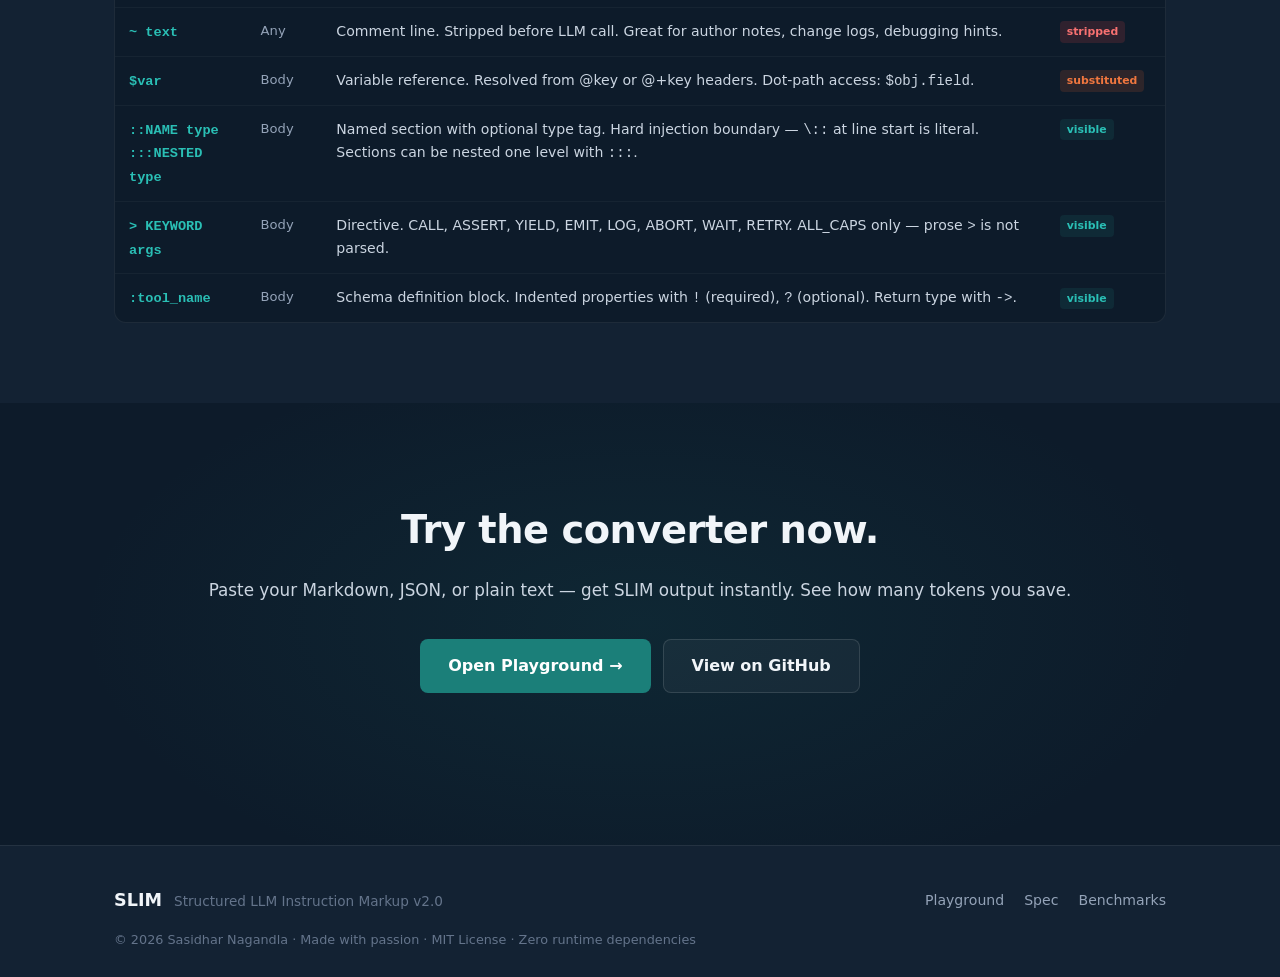
==== commit f85312cc: "Update hero headline and tagline to context-first messaging" ====
--- a/website/index.html
+++ b/website/index.html
@@ -49,10 +49,9 @@
   <div class="hero-bg"></div>
   <div class="container">
     <div class="hero-badge">✦ Open Format · Zero Dependencies · MIT License</div>
-    <h1>The AI file format<br>that <span class="teal">thinks like you</span> do.</h1>
+    <h1>LLMs don't need syntax.<br>They need <span class="teal">context</span>.</h1>
     <p class="hero-sub">
-      SLIM replaces Markdown for AI prompts, agent configs, and tool schemas.
-      Strip orchestrator metadata before the LLM call. Save <strong>up to 34% of tokens</strong> on YAML agent configs — we're actively working to push this further. Contributions welcome.
+      SLIM is the file format built for AI — not humans. Replace Markdown in your prompts, agent configs, and tool schemas. Strip the noise, keep the meaning. Save <strong>43% of tokens</strong> on average.
     </p>
     <div class="hero-cta">
       <a href="playground.html" class="btn-primary">Try the Converter →</a>
